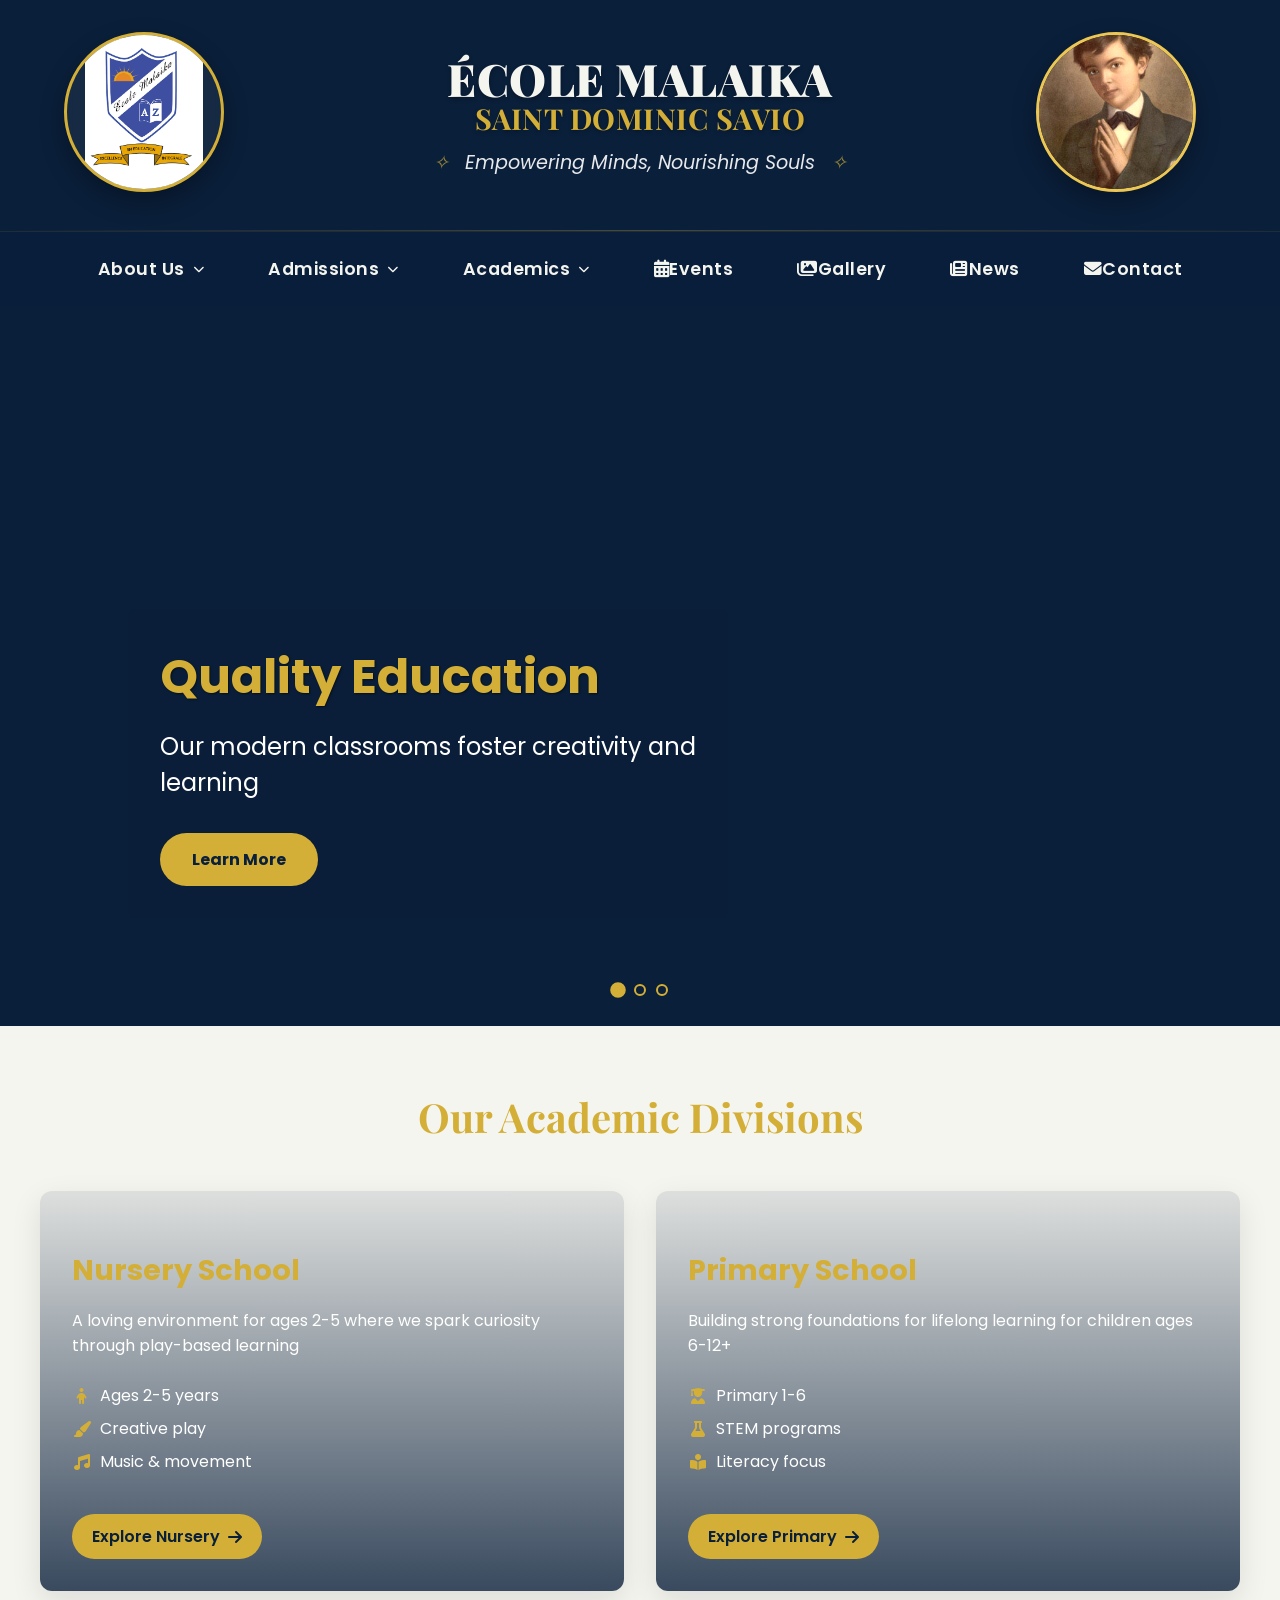
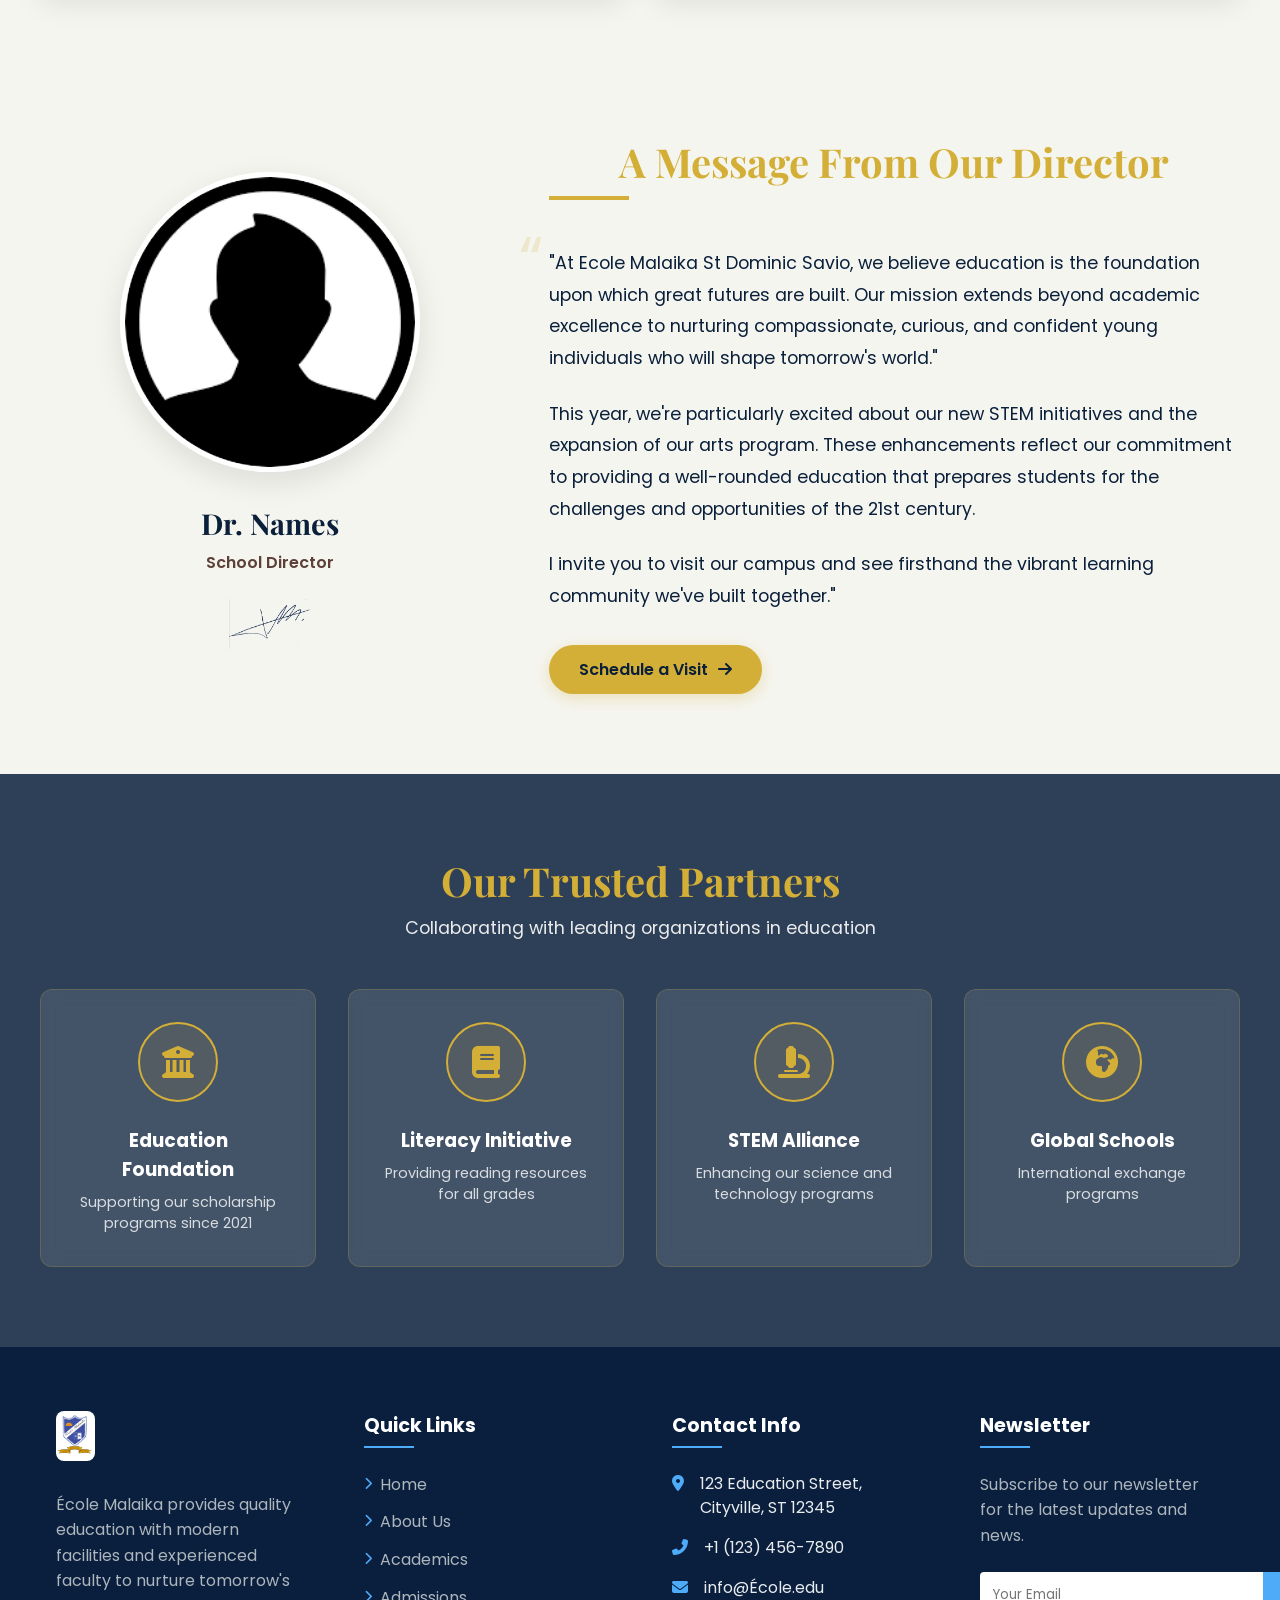
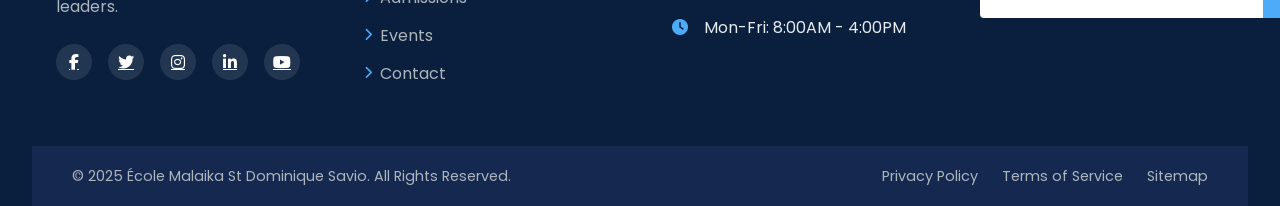
==== Index.html @ 672e1a95 "Add files via upload" ====
<!DOCTYPE html>
<html lang="en">
<head>
    <meta charset="UTF-8">
    <meta name="viewport" content="width=device-width, initial-scale=1.0">
    <title>Ecole Malaika Saint Dominic Savio | Excellence in Education</title>
    <link rel="stylesheet" href="https://cdnjs.cloudflare.com/ajax/libs/font-awesome/6.4.0/css/all.min.css">
    <link href="https://fonts.googleapis.com/css2?family=Playfair+Display:wght@700;900&family=Poppins:wght@400;600;700&display=swap" rel="stylesheet">


    <link rel="stylesheet" href="styles.css">

</head>
<body>
    <!-- World-Class Header -->
    <div class="header-container">
        <div class="top-banner">
            <div class="logo-container">
                <img src="Malaika LOGO.png" alt="Ecole Malaika Logo" class="school-logo">
            </div>
            
            <div class="school-info">
                <h1 class="school-name">ÉCOLE MALAIKA <span class="school-subtitle">SAINT DOMINIC SAVIO</span></h1>
                <p class="motto">Empowering Minds, Nourishing Souls</p>
            </div>
            
            <div class="dominique-container">
                <img src="DMlogo.jpg" alt="Saint Dominic Savio" class="dominique-image">
            </div>
        </div>
        
        <nav class="nav-container">
            <button class="mobile-menu-btn" id="mobileMenuBtn"><i class="fas fa-bars"></i> Menu</button>
            <ul class="nav-menu" id="navMenu">
                <li class="nav-item has-dropdown">
                    <a href="#">About Us</a>
                    <div class="dropdown">
                        <a href="Index.html"><i class="fas fa-door-open"></i> Welcome</a>
                        <a href="M_V.html"><i class="fas fa-bullseye"></i> Mission & Vision</a>
                        <a href="Why_Us.html"><i class="fas fa-star"></i> Why Us?</a>
                        <a href="#"><i class="fas fa-users"></i> Staff</a>
                        <a href="#"><i class="fas fa-pray"></i> Faith</a>
                        <a href="#"><i class="fas fa-landmark"></i> Our History</a>
                        <a href="#"><i class="fas fa-file-alt"></i> School Policies</a>
                    </div>
                </li>
                
                <li class="nav-item has-dropdown">
                    <a href="#">Admissions</a>
                    <div class="dropdown">
                        <a href="#"><i class="fas fa-question-circle"></i> Why Our School?</a>
                        <a href="#"><i class="fas fa-video"></i> Videos</a>
                        <a href="#"><i class="fas fa-map-marked-alt"></i> Virtual Tour</a>
                        <a href="#"><i class="fas fa-money-bill-wave"></i> Tuition</a>
                        <a href="#"><i class="fas fa-clipboard-list"></i> Admissions Process</a>
                        <a href="#"><i class="fas fa-quote-left"></i> Testimonials</a>
                    </div>
                </li>
                
                <li class="nav-item has-dropdown">
                    <a href="#">Academics</a>
                    <div class="dropdown mega-dropdown">
                        <div class="mega-column">
                            <h4><i class="fas fa-graduation-cap"></i> Programs</h4>
                            <a href="#"><i class="fas fa-book"></i> Curriculum</a>
                            <a href="#"><i class="fas fa-list-alt"></i> Guidelines</a>
                            <a href="#"><i class="fas fa-tools"></i> Resources</a>
                            <a href="#"><i class="fas fa-sun"></i> Summer Work</a>
                        </div>
                        
                        <div class="mega-column">
                            <h4><i class="fas fa-layer-group"></i> Grade Levels</h4>
                            <a href="#"><i class="fas fa-baby"></i> Nursery 1-2</a>
                            <a href="#"><i class="fas fa-user-graduate"></i> Primary 1-3</a>
                            <a href="#"><i class="fas fa-user-graduate"></i> Primary 4-6</a>
                        </div>
                        
                        <div class="mega-column">
                            <h4><i class="fas fa-star"></i> Specialties</h4>
                            <a href="#"><i class="fas fa-book-reader"></i> Library</a>
                            <a href="#"><i class="fas fa-palette"></i> Art</a>
                            <a href="#"><i class="fas fa-running"></i> Physical Education</a>
                            <a href="#"><i class="fas fa-music"></i> Music</a>
                        </div>
                    </div>
                </li>
                
                <li class="nav-item"><a href="#"><i class="fas fa-calendar-alt"></i> Events</a></li>
                <li class="nav-item"><a href="#"><i class="fas fa-images"></i> Gallery</a></li>
                <li class="nav-item"><a href="#"><i class="fas fa-newspaper"></i> News</a></li>
                <li class="nav-item"><a href="#"><i class="fas fa-envelope"></i> Contact</a></li>
            </ul>
        </nav>
    </div>







<!-- Slideshow Section with Performance Optimizations -->
<section class="hero-slideshow">
    <div class="slideshow-container">
        <!-- Slide 1 - Added loading="lazy" and placeholder -->
        <div class="slide active">
            <div class="slide-image" 
                 style="background-image: url('images/Burner.JPG');">
            </div>
            <div class="slide-content">
                <h2 class="slide-title animate__animated animate__fadeInDown">Quality Education</h2>
                <p class="slide-text animate__animated animate__fadeInUp">Our modern classrooms foster creativity and learning</p>
                <a href="#" class="slide-btn animate__animated animate__fadeInUp">Learn More</a>
            </div>
        </div>
        
        <!-- Slide 2 -->
        <div class="slide">
            <div class="slide-image" 
                 style="background-image: url('images/PXL_20230125_065159879.jpg');">
            </div>
            <div class="slide-content">
                <h2 class="slide-title animate__animated animate__fadeInDown">Sports Excellence</h2>
                <p class="slide-text animate__animated animate__fadeInUp">Developing champions on and off the field</p>
                <a href="#" class="slide-btn animate__animated animate__fadeInUp">Our Programs</a>
            </div>
        </div>
        
        <!-- Slide 3 -->
        <div class="slide">
            <div class="slide-image" 
                 style="background-image: url('images/QPhotos70914.JPG');">
            </div>
            <div class="slide-content">
                <h2 class="slide-title animate__animated animate__fadeInDown">World-Class Facilities</h2>
                <p class="slide-text animate__animated animate__fadeInUp">State-of-the-art learning environments</p>
                <a href="#" class="slide-btn animate__animated animate__fadeInUp">Take a Tour</a>
            </div>
        </div>
    </div>
    
    <div class="slide-nav">
        <button class="slide-nav-btn active" aria-label="Show slide 1"></button>
        <button class="slide-nav-btn" aria-label="Show slide 2"></button>
        <button class="slide-nav-btn" aria-label="Show slide 3"></button>
    </div>
</section>






<!-- School Divisions Section -->
<section class="school-divisions">
    <div class="section-header">
        <h2>Our Academic Divisions</h2>
    </div>

    <div class="divisions-container">
        <!-- Nursery Division -->
        <div class="division-card nursery-division">
            <div class="division-overlay"></div>
            <div class="division-content">
                <h3>Nursery School</h3>
                <p>A loving environment for ages 2-5 where we spark curiosity through play-based learning</p>
                <ul class="division-features">
                    <li><i class="fas fa-child"></i> Ages 2-5 years</li>
                    <li><i class="fas fa-paint-brush"></i> Creative play</li>
                    <li><i class="fas fa-music"></i> Music & movement</li>
                </ul>
                <a href="ExploreNursery.html" class="division-btn">Explore Nursery <i class="fas fa-arrow-right"></i></a>
            </div>
        </div>

        <!-- Primary Division -->
        <div class="division-card primary-division">
            <div class="division-overlay"></div>
            <div class="division-content">
                <h3>Primary School</h3>
                <p>Building strong foundations for lifelong learning for children ages 6-12+</p>
                <ul class="division-features">
                    <li><i class="fas fa-user-graduate"></i> Primary 1-6</li>
                    <li><i class="fas fa-flask"></i> STEM programs</li>
                    <li><i class="fas fa-book-reader"></i> Literacy focus</li>
                </ul>
                <a href="ExplorePrimary.html" class="division-btn">Explore Primary <i class="fas fa-arrow-right"></i></a>
            </div>
        </div>
    </div>

</section>









<!-- Director's Message Section -->
<section class="directors-message">
    <div class="message-container">
        <!-- Director's Photo -->
        <div class="director-photo">
            <div class="photo-frame">
                <img src="Pro.png" alt="School Director" loading="lazy">
            </div>
            <div class="director-title">
                <h3>Dr. Names</h3>
                <p>School Director</p>
                <div class="signature">
                    <img src="Narf_signature.png" alt="Signature" loading="lazy">
                </div>
            </div>
        </div>
        
        <!-- Director's Message -->
        <div class="message-content">
            <div class="section-header">
                <h2>A Message From Our Director</h2>
                <div class="gold-bar"></div>
            </div>
            
            <blockquote>
                <p>"At Ecole Malaika St Dominic Savio, we believe education is the foundation upon which great futures are built. Our mission extends beyond academic excellence to nurturing compassionate, curious, and confident young individuals who will shape tomorrow's world."</p>
                
                <p>This year, we're particularly excited about our new STEM initiatives and the expansion of our arts program. These enhancements reflect our commitment to providing a well-rounded education that prepares students for the challenges and opportunities of the 21st century.</p>
                
                <p>I invite you to visit our campus and see firsthand the vibrant learning community we've built together."</p>
            </blockquote>
            
            <a href="#" class="cta-button">
                Schedule a Visit
                <i class="fas fa-arrow-right"></i>
            </a>
        </div>
    </div>
</section>














<!-- Our Partners Section with Fixed Background -->
<section class="partners-section">
    <div class="partners-bg"></div> <!-- New fixed background element -->
    <div class="partners-overlay"></div>
    
    <div class="section-header">
        <h2>Our Trusted Partners</h2>
        <p class="section-subtitle">Collaborating with leading organizations in education</p>
    </div>

    <div class="partners-grid">
        <div class="partner-card">
            <div class="partner-logo">
                <i class="fas fa-university"></i>
            </div>
            <h3>Education Foundation</h3>
            <p>Supporting our scholarship programs since 2021</p>
        </div>

        <div class="partner-card">
            <div class="partner-logo">
                <i class="fas fa-book"></i>
            </div>
            <h3>Literacy Initiative</h3>
            <p>Providing reading resources for all grades</p>
        </div>

        <div class="partner-card">
            <div class="partner-logo">
                <i class="fas fa-microscope"></i>
            </div>
            <h3>STEM Alliance</h3>
            <p>Enhancing our science and technology programs</p>
        </div>

        <div class="partner-card">
            <div class="partner-logo">
                <i class="fas fa-globe-africa"></i>
            </div>
            <h3>Global Schools</h3>
            <p>International exchange programs</p>
        </div>
    </div>
</section>








<!-- ======= Footer ======= -->
<footer class="footer">
    <div class="footer-container">
        <!-- School Info Column -->
        <div class="footer-column">
            <div class="footer-logo">
                <img src="Malaika LOGO.png" alt="School Logo" style="border-radius: 8px;">
            </div>
            <p class="footer-description">
                École Malaika provides quality education with modern facilities and experienced faculty to nurture tomorrow's leaders.
            </p>
            <div class="social-links">
                <a href="#"><i class="fab fa-facebook-f"></i></a>
                <a href="#"><i class="fab fa-twitter"></i></a>
                <a href="#"><i class="fab fa-instagram"></i></a>
                <a href="#"><i class="fab fa-linkedin-in"></i></a>
                <a href="#"><i class="fab fa-youtube"></i></a>
            </div>
        </div>

        <!-- Quick Links Column -->
        <div class="footer-column">
            <h3 class="footer-title">Quick Links</h3>
            <ul class="footer-links">
                <li><a href="#"><i class="fas fa-chevron-right"></i> Home</a></li>
                <li><a href="#"><i class="fas fa-chevron-right"></i> About Us</a></li>
                <li><a href="#"><i class="fas fa-chevron-right"></i> Academics</a></li>
                <li><a href="#"><i class="fas fa-chevron-right"></i> Admissions</a></li>
                <li><a href="#"><i class="fas fa-chevron-right"></i> Events</a></li>
                <li><a href="#"><i class="fas fa-chevron-right"></i> Contact</a></li>
            </ul>
        </div>

        <!-- Contact Info Column -->
        <div class="footer-column">
            <h3 class="footer-title">Contact Info</h3>
            <ul class="footer-contact">
                <li>
                    <i class="fas fa-map-marker-alt"></i>
                    <span>123 Education Street, Cityville, ST 12345</span>
                </li>
                <li>
                    <i class="fas fa-phone-alt"></i>
                    <span>+1 (123) 456-7890</span>
                </li>
                <li>
                    <i class="fas fa-envelope"></i>
                    <span>info@École.edu</span>
                </li>
                <li>
                    <i class="fas fa-clock"></i>
                    <span>Mon-Fri: 8:00AM - 4:00PM</span>
                </li>
            </ul>
        </div>

        <!-- Newsletter Column -->
        <div class="footer-column">
            <h3 class="footer-title">Newsletter</h3>
            <p class="newsletter-text">Subscribe to our newsletter for the latest updates and news.</p>
            <form class="newsletter-form">
                <input type="email" placeholder="Your Email" required>
                <button type="submit"><i class="fas fa-paper-plane"></i></button>
            </form>
        </div>
    </div>

    <!-- Copyright Bar -->
    <div class="copyright-bar">
        <div class="copyright-container">
            <p>&copy; 2025 École Malaika St Dominique Savio. All Rights Reserved.</p>
            <div class="footer-legal">
                <a href="#">Privacy Policy</a>
                <a href="#">Terms of Service</a>
                <a href="#">Sitemap</a>
            </div>
        </div>
    </div>
</footer>


    <script>
        document.addEventListener('DOMContentLoaded', function() {
            const mobileBtn = document.getElementById('mobileMenuBtn');
            const navMenu = document.getElementById('navMenu');
            const navItems = document.querySelectorAll('.nav-item.has-dropdown');
            
            mobileBtn.addEventListener('click', function(e) {
                e.stopPropagation();
                navMenu.classList.toggle('active');
                this.innerHTML = navMenu.classList.contains('active') 
                    ? '<i class="fas fa-times"></i> Close' 
                    : '<i class="fas fa-bars"></i> Menu';
            });
            
            navItems.forEach(item => {
                const link = item.querySelector('a');
                link.addEventListener('click', function(e) {
                    if (window.innerWidth <= 992) {
                        e.preventDefault();
                        const wasActive = item.classList.contains('active');
                        document.querySelectorAll('.nav-item.has-dropdown').forEach(el => {
                            el.classList.remove('active');
                        });
                        if (!wasActive) item.classList.add('active');
                    }
                });
            });
            
            document.addEventListener('click', function(e) {
                if (!navMenu.contains(e.target) && !mobileBtn.contains(e.target)) {
                    navMenu.classList.remove('active');
                    mobileBtn.innerHTML = '<i class="fas fa-bars"></i> Menu';
                    navItems.forEach(item => item.classList.remove('active'));
                }
            });
            
            window.addEventListener('resize', function() {
                if (window.innerWidth > 992) {
                    navMenu.classList.remove('active');
                    mobileBtn.innerHTML = '<i class="fas fa-bars"></i> Menu';
                }
            });
        });
    </script>


<script src="scripts.js"></script>

</body>
</html>
---- styles.css ----
:root {
    --navy: #0A1F3A;       /* Deep navy blue */
    --chocolate: #5D4037;  /* Rich chocolate */
    --gold: #D4AF37;       /* Metallic gold */
    --cream: #F5F5F0;      /* Warm cream */
    --accent: #8D6E63;     /* Light chocolate accent */
}

* {
    margin: 0;
    padding: 0;
    box-sizing: border-box;
    list-style: none;
}

body {
    font-family: 'Poppins', sans-serif;
    background-color: white;
}

/* Premium Header Container */
.header-container {
    width: 100%;
    background: var(--navy);
    position: relative;
    box-shadow: 0 10px 30px rgba(0,0,0,0.2);
}

/* Elegant Top Banner */
.top-banner {
    display: flex;
    justify-content: space-between;
    align-items: center;
    padding: 2rem 4rem;
    position: relative;
    max-width: 1600px;
    margin: 0 auto;
}

.top-banner::before {
    content: "";
    position: absolute;
    bottom: 0;
    left: 0;
    width: 100%;
    height: 1px;
    background: linear-gradient(90deg, transparent, var(--gold), transparent);
    opacity: 0.3;
}

.logo-container {
    flex: 0 0 180px;
    position: relative;
    z-index: 2;
}

.school-logo {
    width: 160px;
    height: 160px;
    object-fit: contain;
    border-radius: 50%;
    border: 3px solid var(--gold);
    box-shadow: 0 10px 25px rgba(0,0,0,0.3);
    transition: transform 0.4s cubic-bezier(0.2, 0.8, 0.4, 1);
    background: rgba(255,255,255,0.05);
    backdrop-filter: blur(5px);
}

.school-logo:hover {
    transform: scale(1.05) rotate(-2deg);
}

.school-info {
    flex: 1;
    text-align: center;
    padding: 0 3rem;
    position: relative;
    z-index: 2;
}

.school-name {
    font-family: 'Playfair Display', serif;
    font-weight: 900;
    font-size: 2.8rem;
    color: var(--cream);
    line-height: 1.1;
    margin-bottom: 0.8rem;
    letter-spacing: 0.5px;
    text-shadow: 0 2px 4px rgba(0,0,0,0.3);
}

.school-subtitle {
    display: block;
    font-size: 1.8rem;
    color: var(--gold);
    font-weight: 700;
}

.motto {
    color: rgba(255,255,255,0.9);
    font-size: 1.2rem;
    font-style: italic;
    position: relative;
    display: inline-block;
    padding: 0 2rem;
}

.motto::before, .motto::after {
    content: "✧";
    position: absolute;
    top: 50%;
    transform: translateY(-50%);
    color: var(--gold);
    opacity: 0.7;
}

.motto::before { left: 0; }
.motto::after { right: 0; }

.dominique-container {
    flex: 0 0 180px;
    position: relative;
    z-index: 2;
}

.dominique-image {
    width: 160px;
    height: 160px;
    object-fit: cover;
    border-radius: 50%;
    border: 3px solid var(--gold);
    box-shadow: 0 10px 25px rgba(0,0,0,0.3);
    transition: transform 0.4s cubic-bezier(0.2, 0.8, 0.4, 1);
    filter: sepia(20%) brightness(110%);
}

.dominique-image:hover {
    transform: scale(1.05) rotate(2deg);
}

/* Luxury Navigation Bar */
.nav-container {
    background: rgba(10, 31, 58, 0.95);
    backdrop-filter: blur(8px);
    border-top: 1px solid rgba(212, 175, 55, 0.1);
    position: sticky;
    top: 0;
    z-index: 1000;
}

.nav-menu {
    display: flex;
    justify-content: center;
    max-width: 1400px;
    margin: 0 auto;
    padding: 0 2rem;
}

.nav-item {
    position: relative;
}

.nav-item::after {
    content: '';
    position: absolute;
    bottom: -10px;
    left: 0;
    width: 100%;
    height: 20px;
    background: transparent;
}

.nav-item > a {
    color: var(--cream);
    text-decoration: none;
    padding: 1.5rem 2rem;
    display: flex;
    align-items: center;
    font-weight: 600;
    transition: all 0.3s ease;
    position: relative;
    font-size: 1.1rem;
    letter-spacing: 0.5px;
}

.nav-item.has-dropdown > a::after {
    content: "\f078";
    font-family: "Font Awesome 6 Free";
    font-weight: 900;
    font-size: 0.7rem;
    margin-left: 8px;
    transition: transform 0.3s ease;
}

.nav-item.has-dropdown:hover > a::after {
    transform: rotate(180deg);
}

.nav-item > a:hover {
    color: var(--gold);
}

/* Premium Dropdown Menus */
.dropdown {
    position: absolute;
    top: 100%;
    left: 50%;
    transform: translateX(-50%);
    background: rgba(10, 31, 58, 0.98);
    width: 240px;
    opacity: 0;
    visibility: hidden;
    transition: all 0.3s ease;
    box-shadow: 0 15px 35px rgba(0,0,0,0.3);
    border-radius: 0 0 8px 8px;
    border-top: 2px solid var(--gold);
    padding: 1rem 0;
    z-index: 1001;
    pointer-events: none;
}

.nav-item:hover .dropdown {
    opacity: 1;
    visibility: visible;
    top: calc(100% + 5px);
    pointer-events: auto;
}

.mega-dropdown {
    width: 800px;
    display: flex;
    left: 50%;
    transform: translateX(-50%);
    padding: 1.5rem;
}

.mega-column {
    flex: 1;
    padding: 0 1rem;
}

.mega-column h4 {
    color: var(--gold);
    font-size: 1.1rem;
    margin-bottom: 1rem;
    padding-bottom: 0.5rem;
    border-bottom: 1px solid rgba(212, 175, 55, 0.3);
}

.dropdown a {
    color: rgba(255,255,255,0.9);
    padding: 0.8rem 2rem;
    display: block;
    transition: all 0.2s ease;
    position: relative;
    font-size: 0.95rem;
}

.dropdown a:hover {
    background: rgba(212, 175, 55, 0.1);
    color: var(--gold);
    padding-left: 2.5rem;
}

.dropdown a i {
    margin-right: 10px;
    width: 20px;
}

/* Mobile Menu */
.mobile-menu-btn {
    display: none;
    background: var(--navy);
    color: var(--gold);
    border: none;
    padding: 1.5rem;
    font-size: 1.2rem;
    width: 100%;
    text-align: center;
    cursor: pointer;
    border-bottom: 1px solid rgba(212, 175, 55, 0.2);
}

@media (max-width: 1200px) {
    .top-banner { padding: 2rem; }
    .school-name { font-size: 2.4rem; }
    .school-subtitle { font-size: 1.5rem; }
    .mega-dropdown { width: 700px; }
}

@media (max-width: 992px) {
    .top-banner {
        flex-direction: column;
        text-align: center;
        padding: 2rem 1.5rem;
    }
    
    .logo-container, .dominique-container { margin-bottom: 1.5rem; }
    .school-info { padding: 0; margin-bottom: 1.5rem; }
    
    .nav-menu {
        flex-direction: column;
        display: none;
        padding: 1rem;
    }

    .nav-menu.active { display: flex; }

    .dropdown, .mega-dropdown {
        position: static;
        width: 100%;
        transform: none;
        display: none;
        box-shadow: none;
        background: rgba(0,0,0,0.1);
        opacity: 1;
        visibility: visible;
    }

    .mega-dropdown { flex-direction: column; }

    .nav-item.has-dropdown > a::after {
        content: "\f078";
        position: absolute;
        right: 1.5rem;
    }

    .nav-item.active .dropdown { display: block; }
    .mobile-menu-btn { display: block; }
}

@media (max-width: 768px) {
    .school-name { font-size: 2rem; }
    .school-subtitle { font-size: 1.3rem; }
    .motto { font-size: 1rem; }
    .school-logo, .dominique-image { width: 120px; height: 120px; }
    .mega-dropdown { width: 100%; }
}








/* Slideshow Styles - Optimized */
.hero-slideshow {
    position: relative;
    width: 100%;
    height: 80vh;
    max-height: 800px;
    overflow: hidden;
    background: var(--navy); /* Fallback */
}

.slideshow-container {
    position: relative;
    width: 100%;
    height: 100%;
    isolation: isolate; /* Create new stacking context */
}

.slide {
    position: absolute;
    top: 0;
    left: 0;
    width: 100%;
    height: 100%;
    opacity: 0;
    transition: opacity 1.5s ease-in-out;
    will-change: opacity; /* Performance hint */
}

.slide.active {
    opacity: 1;
    z-index: 1;
}

.slide-image {
    position: absolute;
    width: 100%;
    height: 100%;
    background-size: cover;
    background-position: center;
    animation: zoomAnimation 20s linear infinite;
    transform: scale(1);
    will-change: transform; /* Performance hint */
    filter: brightness(0.8); /* Darken bg for better text contrast */
}

@keyframes zoomAnimation {
    0%, 100% { transform: scale(1); }
    50% { transform: scale(1.1); }
}

.slide-content {
    position: absolute;
    bottom: 15%;
    left: 10%;
    max-width: 600px;
    padding: 2rem;
    background: rgba(10, 31, 58, 0.2); /* Semi-transparent dark bg */
    backdrop-filter: blur(5px);
    border-radius: 8px;
    color: white;
    z-index: 2;
}

.slide-title {
    font-size: clamp(2rem, 4vw, 3rem);
    margin-bottom: 1rem;
    color: var(--gold);
    opacity: 0;
    animation-delay: 0.5s;
    text-shadow: 1px 1px 2px rgba(0,0,0,0.5);
}

.slide-text {
    font-size: clamp(1rem, 2vw, 1.5rem);
    margin-bottom: 2rem;
    opacity: 0;
    animation-delay: 1s;
    line-height: 1.5;
}

.slide-btn {
    display: inline-block;
    padding: 12px 30px;
    background: var(--gold);
    color: var(--navy);
    text-decoration: none;
    font-weight: bold;
    border-radius: 30px;
    transition: all 0.3s ease;
    opacity: 0;
    animation-delay: 1.5s;
    border: 2px solid transparent;
}

.slide-btn:hover {
    background: white;
    color: var(--navy);
    transform: translateY(-3px);
    box-shadow: 0 5px 15px rgba(0,0,0,0.3);
    border-color: var(--gold);
}

.slide-nav {
    position: absolute;
    bottom: 30px;
    left: 50%;
    transform: translateX(-50%);
    display: flex;
    gap: 10px;
    z-index: 3;
}

.slide-nav-btn {
    width: 12px;
    height: 12px;
    border-radius: 50%;
    border: 2px solid var(--gold);
    background: transparent;
    cursor: pointer;
    transition: all 0.3s ease;
    padding: 0;
}

.slide-nav-btn.active {
    background: var(--gold);
    transform: scale(1.3);
}

/* Animation Classes - Optimized */
.animate__animated {
    animation-fill-mode: both;
    will-change: transform, opacity;
}

.animate__fadeInDown {
    animation-name: fadeInDown;
    animation-duration: 1s;
}

.animate__fadeInUp {
    animation-name: fadeInUp;
    animation-duration: 1s;
}

@keyframes fadeInDown {
    from {
        opacity: 0;
        transform: translateY(-20px);
    }
    to {
        opacity: 1;
        transform: translateY(0);
    }
}

@keyframes fadeInUp {
    from {
        opacity: 0;
        transform: translateY(20px);
    }
    to {
        opacity: 1;
        transform: translateY(0);
    }
}

/* Reduced motion preference */
@media (prefers-reduced-motion: reduce) {
    .slide-image,
    .animate__animated {
        animation: none !important;
    }
    
    .slide {
        transition: none;
    }
}










    /* School Divisions Styles */
    .school-divisions {
        padding: 4rem 2rem;
        background: var(--cream);
    }

    .section-header {
        text-align: center;
        margin-bottom: 3rem;
    }

    .section-header h2 {
        font-family: 'Playfair Display', serif;
        color: var(--navy);
        font-size: 2.5rem;
        margin-bottom: 0.5rem;
    }

    .section-subtitle {
        color: var(--chocolate);
        font-size: 1.1rem;
        max-width: 600px;
        margin: 0 auto;
    }

    .divisions-container {
        display: grid;
        grid-template-columns: repeat(auto-fit, minmax(300px, 1fr));
        gap: 2rem;
        max-width: 1200px;
        margin: 0 auto;
    }

    .division-card {
        position: relative;
        height: 400px;
        border-radius: 12px;
        overflow: hidden;
        box-shadow: 0 10px 30px rgba(0,0,0,0.1);
        transition: transform 0.3s ease;
    }

    .division-card:hover {
        transform: translateY(-10px);
    }

    .nursery-division {
        background: url('images/n.JPG') center/cover no-repeat;
    }

    .primary-division {
        background: url('images/p.JPG') center/cover no-repeat;
    }

    .division-overlay {
        position: absolute;
        top: 0;
        left: 0;
        width: 100%;
        height: 100%;
        background: linear-gradient(to bottom, rgba(10,31,58,0.1) 0%, rgba(10,31,58,0.8) 100%);
    }

    .division-content {
        position: relative;
        z-index: 2;
        color: white;
        height: 100%;
        display: flex;
        flex-direction: column;
        justify-content: flex-end;
        padding: 2rem;
    }

    .division-content h3 {
        font-size: 1.8rem;
        margin-bottom: 1rem;
        color: var(--gold);
    }

    .division-content p {
        margin-bottom: 1.5rem;
        line-height: 1.6;
    }

    .division-features {
        margin-bottom: 2rem;
        list-style: none;
    }

    .division-features li {
        margin-bottom: 0.5rem;
        display: flex;
        align-items: center;
        gap: 8px;
    }

    .division-features i {
        color: var(--gold);
        width: 20px;
        text-align: center;
    }

    .division-btn {
        display: inline-flex;
        align-items: center;
        gap: 8px;
        padding: 10px 20px;
        background: var(--gold);
        color: var(--navy);
        text-decoration: none;
        border-radius: 30px;
        font-weight: 600;
        width: fit-content;
        transition: all 0.3s ease;
    }

    .division-btn:hover {
        background: white;
        transform: translateX(5px);
    }

    







    /* Director's Message Section */
    .directors-message {
        background: var(--cream);
        padding: 5rem 2rem;
        position: relative;
    }
    
    .message-container {
        max-width: 1200px;
        margin: 0 auto;
        display: grid;
        grid-template-columns: 1fr 1.5fr;
        gap: 3rem;
        align-items: center;
    }
    
    .director-photo {
        position: relative;
        display: flex;
        flex-direction: column;
        align-items: center;
    }
    
    .photo-frame {
        width: 300px;
        height: 300px;
        border-radius: 50%;
        overflow: hidden;
        border: 5px solid white;
        box-shadow: 0 10px 30px rgba(0,0,0,0.1);
        position: relative;
    }
    
    .photo-frame img {
        width: 100%;
        height: 100%;
        object-fit: cover;
        transition: transform 0.5s ease;
    }
    
    .photo-frame:hover img {
        transform: scale(1.05);
    }
    
    .director-title {
        text-align: center;
        margin-top: 2rem;
    }
    
    .director-title h3 {
        font-family: 'Playfair Display', serif;
        color: var(--navy);
        font-size: 1.8rem;
        margin-bottom: 0.5rem;
    }
    
    .director-title p {
        color: var(--chocolate);
        font-weight: 600;
        margin-bottom: 1.5rem;
    }
    
    .signature img {
        height: 50px;
        filter: brightness(0) saturate(100%) invert(18%) sepia(36%) saturate(938%) hue-rotate(183deg) brightness(91%) contrast(91%);
    }
    
    .message-content {
        position: relative;
    }
    
    .section-header {
        margin-bottom: 2rem;
    }
    
    .section-header h2 {
        font-family: 'Playfair Display', serif;
        color: var(--navy);
        font-size: 2.3rem;
        margin-bottom: 1rem;
    }
    
    .gold-bar {
        width: 80px;
        height: 4px;
        background: var(--gold);
        margin-bottom: 2rem;
    }
    
    blockquote {
        font-size: 1.1rem;
        line-height: 1.8;
        color: var(--navy);
        margin-bottom: 2rem;
        position: relative;
    }
    
    blockquote p {
        margin-bottom: 1.5rem;
    }
    
    blockquote p:first-child::before {
        content: open-quote;
        font-size: 4rem;
        color: rgba(212, 175, 55, 0.2);
        position: absolute;
        top: -20px;
        left: -30px;
        line-height: 1;
    }
    
    .cta-button {
        display: inline-flex;
        align-items: center;
        gap: 10px;
        padding: 12px 30px;
        background: var(--gold);
        color: var(--navy);
        text-decoration: none;
        font-weight: 600;
        border-radius: 30px;
        transition: all 0.3s ease;
        box-shadow: 0 4px 15px rgba(212, 175, 55, 0.3);
    }
    
    .cta-button:hover {
        background: var(--navy);
        color: var(--gold);
        transform: translateY(-3px);
        box-shadow: 0 6px 20px rgba(10, 31, 58, 0.3);
    }
    
    @media (max-width: 992px) {
        .message-container {
            grid-template-columns: 1fr;
            gap: 2rem;
        }
        
        .director-photo {
            margin-bottom: 2rem;
        }
        
        .photo-frame {
            width: 250px;
            height: 250px;
        }
    }
    
    @media (max-width: 576px) {
        .directors-message {
            padding: 3rem 1.5rem;
        }
        
        .section-header h2 {
            font-size: 2rem;
        }
    }












    /* Partners Section with Fixed Background */
    .partners-section {
        position: relative;
        padding: 5rem 2rem;
        overflow: hidden;
        color: white;
    }

    .partners-bg {
        position: fixed;
        top: 0;
        left: 0;
        width: 100%;
        height: 100%;
        background: url('images/pr.JPG') center/cover no-repeat;
        z-index: -2;
    }

    .partners-overlay {
        position: absolute;
        top: 0;
        left: 0;
        width: 100%;
        height: 100%;
        background: rgba(10, 31, 58, 0.85); /* Navy blue overlay */
        z-index: -1;
    }

    .section-header {
        text-align: center;
        margin-bottom: 3rem;
        position: relative;
        z-index: 1;
    }

    .section-header h2 {
        font-family: 'Playfair Display', serif;
        font-size: 2.5rem;
        margin-bottom: 0.5rem;
        color: var(--gold);
    }

    .section-subtitle {
        color: rgba(255,255,255,0.9);
        font-size: 1.1rem;
        max-width: 600px;
        margin: 0 auto;
    }

    .partners-grid {
        display: grid;
        grid-template-columns: repeat(auto-fit, minmax(250px, 1fr));
        gap: 2rem;
        max-width: 1200px;
        margin: 0 auto;
        position: relative;
        z-index: 1;
    }

    .partner-card {
        background: rgba(255, 255, 255, 0.1);
        backdrop-filter: blur(8px);
        border-radius: 12px;
        padding: 2rem;
        text-align: center;
        border: 1px solid rgba(212, 175, 55, 0.2);
        transition: all 0.3s ease;
    }

    .partner-card:hover {
        transform: translateY(-5px);
        background: rgba(255, 255, 255, 0.15);
        box-shadow: 0 10px 30px rgba(0,0,0,0.2);
    }

    .partner-logo {
        width: 80px;
        height: 80px;
        margin: 0 auto 1.5rem;
        background: rgba(212, 175, 55, 0.1);
        border-radius: 50%;
        display: flex;
        align-items: center;
        justify-content: center;
        font-size: 2rem;
        color: var(--gold);
        border: 2px solid var(--gold);
    }

    .partner-card h3 {
        color: white;
        margin-bottom: 0.5rem;
    }

    .partner-card p {
        color: rgba(255,255,255,0.8);
        font-size: 0.9rem;
    }

    @media (max-width: 768px) {
        .partners-section {
            padding: 4rem 1.5rem;
        }
        
        .partners-grid {
            grid-template-columns: 1fr;
        }
        
        .partners-bg {
            position: absolute;
            height: 100%;
        }
    }

















    /* ======= Footer Styles ======= */
    .footer {
        background-color: #0a1f3d;
        color: #e9ecef;
        padding: 4rem 2rem 0;
        font-family: 'Poppins', sans-serif;
    }

    .footer-container {
        max-width: 1200px;
        margin: 0 auto;
        display: grid;
        grid-template-columns: repeat(auto-fit, minmax(250px, 1fr));
        gap: 2rem;
        padding-bottom: 3rem;
    }

    .footer-column {
        padding: 0 1rem;
    }

    .footer-logo img {
        height: 50px;
        margin-bottom: 1.5rem;
    }

    .footer-description {
        color: #adb5bd;
        line-height: 1.6;
        margin-bottom: 1.5rem;
    }

    .social-links {
        display: flex;
        gap: 1rem;
    }

    .social-links a {
        display: flex;
        align-items: center;
        justify-content: center;
        width: 36px;
        height: 36px;
        background: rgba(255, 255, 255, 0.1);
        border-radius: 50%;
        color: white;
        transition: all 0.3s ease;
    }

    .social-links a:hover {
        background: #4dabf7;
        transform: translateY(-3px);
    }

    .footer-title {
        color: white;
        font-size: 1.2rem;
        margin-bottom: 1.5rem;
        position: relative;
        padding-bottom: 0.5rem;
    }

    .footer-title::after {
        content: '';
        position: absolute;
        left: 0;
        bottom: 0;
        width: 50px;
        height: 2px;
        background: #4dabf7;
    }

    .footer-links {
        list-style: none;
    }

    .footer-links li {
        margin-bottom: 0.8rem;
    }

    .footer-links a {
        color: #adb5bd;
        text-decoration: none;
        transition: all 0.3s ease;
        display: flex;
        align-items: center;
    }

    .footer-links a:hover {
        color: #4dabf7;
        padding-left: 5px;
    }

    .footer-links i {
        margin-right: 8px;
        font-size: 0.8rem;
        color: #4dabf7;
    }

    .footer-contact {
        list-style: none;
    }

    .footer-contact li {
        display: flex;
        align-items: flex-start;
        margin-bottom: 1rem;
        line-height: 1.5;
    }

    .footer-contact i {
        color: #4dabf7;
        margin-right: 1rem;
        margin-top: 3px;
    }

    .newsletter-text {
        color: #adb5bd;
        margin-bottom: 1.5rem;
        line-height: 1.6;
    }

    .newsletter-form {
        display: flex;
    }

    .newsletter-form input {
        flex: 1;
        padding: 0.8rem;
        border: none;
        border-radius: 4px 0 0 4px;
        font-family: 'Poppins', sans-serif;
    }

    .newsletter-form button {
        background: #4dabf7;
        color: white;
        border: none;
        padding: 0 1.2rem;
        border-radius: 0 4px 4px 0;
        cursor: pointer;
        transition: all 0.3s ease;
    }

    .newsletter-form button:hover {
        background: #3a8fd4;
    }

    .copyright-bar {
        background-color: #142850;
        padding: 1.2rem 0;
    }

    .copyright-container {
        max-width: 1200px;
        margin: 0 auto;
        display: flex;
        justify-content: space-between;
        align-items: center;
        flex-wrap: wrap;
        gap: 1rem;
        padding: 0 2rem;
    }

    .copyright-bar p {
        color: #adb5bd;
        font-size: 0.9rem;
    }

    .footer-legal {
        display: flex;
        gap: 1.5rem;
    }

    .footer-legal a {
        color: #adb5bd;
        text-decoration: none;
        font-size: 0.9rem;
        transition: all 0.3s ease;
    }

    .footer-legal a:hover {
        color: #4dabf7;
    }

    @media (max-width: 768px) {
        .footer-container {
            grid-template-columns: 1fr;
            gap: 2.5rem;
        }
        
        .copyright-container {
            flex-direction: column;
            text-align: center;
        }
        
        .footer-legal {
            margin-top: 0.5rem;
        }
    }
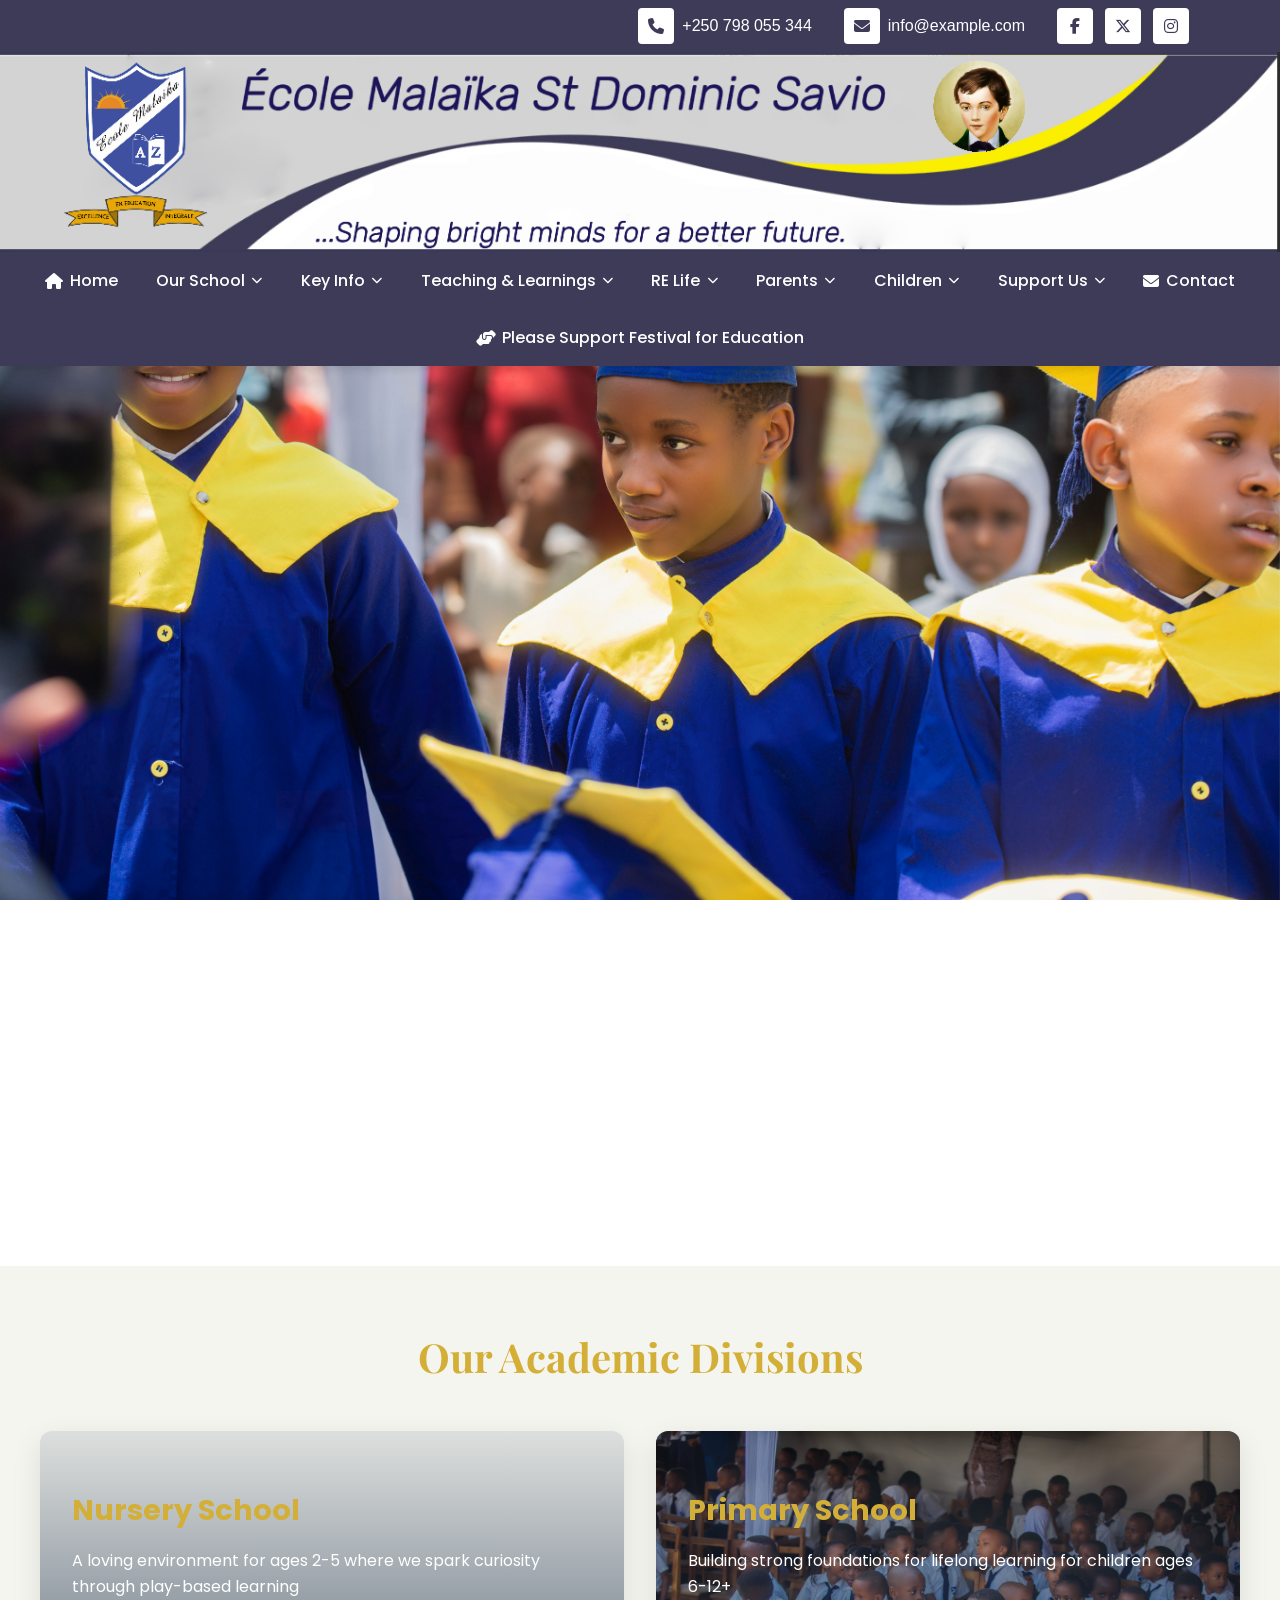
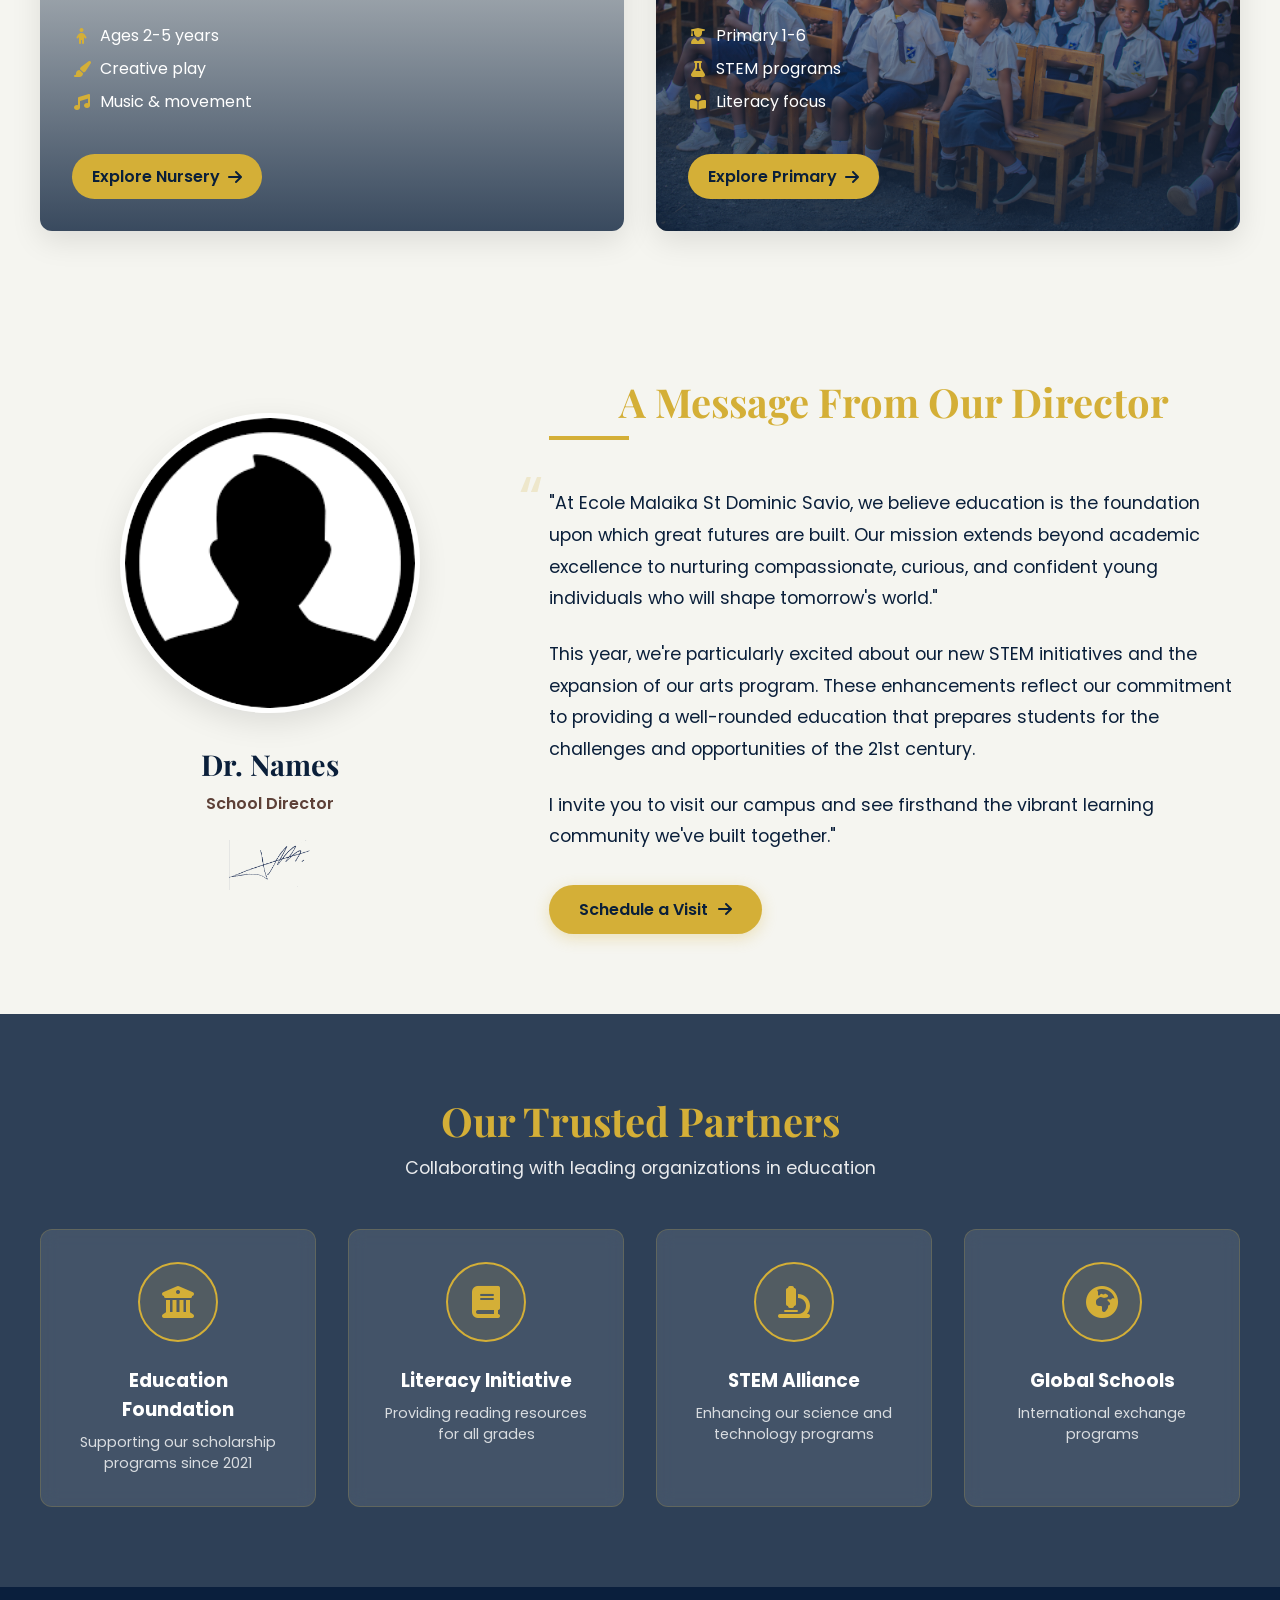
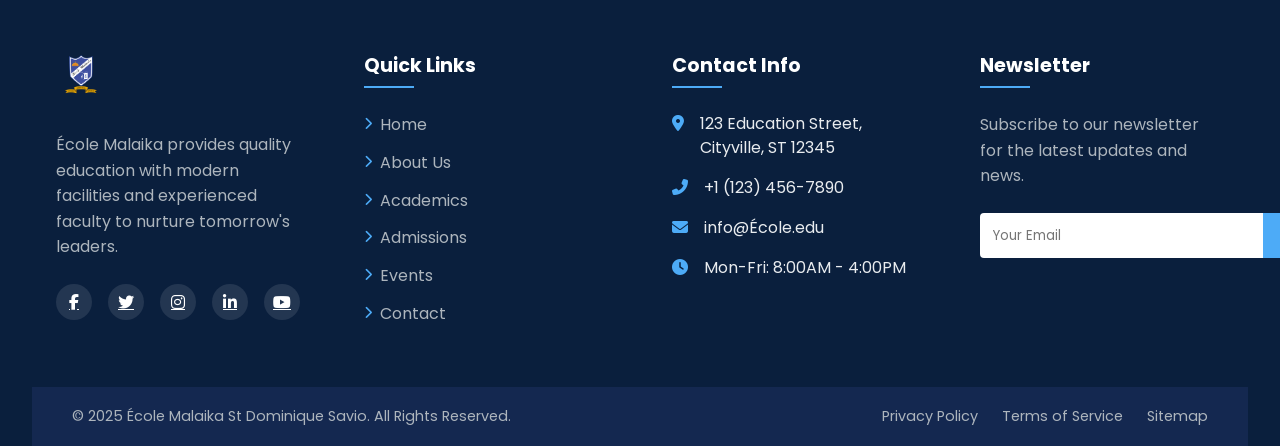
==== commit fc3d89fe: "Add files via upload" ====
--- a/Index.html
+++ b/Index.html
@@ -5,6 +5,13 @@
     <meta name="viewport" content="width=device-width, initial-scale=1.0">
     <title>Ecole Malaika Saint Dominic Savio | Excellence in Education</title>
     <link rel="stylesheet" href="https://cdnjs.cloudflare.com/ajax/libs/font-awesome/6.4.0/css/all.min.css">
+    
+  <link rel="stylesheet" href="https://cdnjs.cloudflare.com/ajax/libs/font-awesome/6.5.0/css/all.min.css">
+  
+  
+    <!-- Google Fonts -->
+    <link href="https://fonts.googleapis.com/css2?family=Montserrat:wght@400;600&family=Playfair+Display:wght@700&display=swap" rel="stylesheet">
+
     <link href="https://fonts.googleapis.com/css2?family=Playfair+Display:wght@700;900&family=Poppins:wght@400;600;700&display=swap" rel="stylesheet">
 
 
@@ -12,139 +19,173 @@
 
 </head>
 <body>
-    <!-- World-Class Header -->
-    <div class="header-container">
-        <div class="top-banner">
-            <div class="logo-container">
-                <img src="Malaika LOGO.png" alt="Ecole Malaika Logo" class="school-logo">
-            </div>
-            
-            <div class="school-info">
-                <h1 class="school-name">ÉCOLE MALAIKA <span class="school-subtitle">SAINT DOMINIC SAVIO</span></h1>
-                <p class="motto">Empowering Minds, Nourishing Souls</p>
-            </div>
-            
-            <div class="dominique-container">
-                <img src="DMlogo.jpg" alt="Saint Dominic Savio" class="dominique-image">
-            </div>
-        </div>
-        
-        <nav class="nav-container">
-            <button class="mobile-menu-btn" id="mobileMenuBtn"><i class="fas fa-bars"></i> Menu</button>
-            <ul class="nav-menu" id="navMenu">
-                <li class="nav-item has-dropdown">
-                    <a href="#">About Us</a>
-                    <div class="dropdown">
-                        <a href="Index.html"><i class="fas fa-door-open"></i> Welcome</a>
-                        <a href="M_V.html"><i class="fas fa-bullseye"></i> Mission & Vision</a>
-                        <a href="Why_Us.html"><i class="fas fa-star"></i> Why Us?</a>
-                        <a href="#"><i class="fas fa-users"></i> Staff</a>
-                        <a href="#"><i class="fas fa-pray"></i> Faith</a>
-                        <a href="#"><i class="fas fa-landmark"></i> Our History</a>
-                        <a href="#"><i class="fas fa-file-alt"></i> School Policies</a>
-                    </div>
-                </li>
-                
-                <li class="nav-item has-dropdown">
-                    <a href="#">Admissions</a>
-                    <div class="dropdown">
-                        <a href="#"><i class="fas fa-question-circle"></i> Why Our School?</a>
-                        <a href="#"><i class="fas fa-video"></i> Videos</a>
-                        <a href="#"><i class="fas fa-map-marked-alt"></i> Virtual Tour</a>
-                        <a href="#"><i class="fas fa-money-bill-wave"></i> Tuition</a>
-                        <a href="#"><i class="fas fa-clipboard-list"></i> Admissions Process</a>
-                        <a href="#"><i class="fas fa-quote-left"></i> Testimonials</a>
-                    </div>
-                </li>
-                
-                <li class="nav-item has-dropdown">
-                    <a href="#">Academics</a>
-                    <div class="dropdown mega-dropdown">
-                        <div class="mega-column">
-                            <h4><i class="fas fa-graduation-cap"></i> Programs</h4>
-                            <a href="#"><i class="fas fa-book"></i> Curriculum</a>
-                            <a href="#"><i class="fas fa-list-alt"></i> Guidelines</a>
-                            <a href="#"><i class="fas fa-tools"></i> Resources</a>
-                            <a href="#"><i class="fas fa-sun"></i> Summer Work</a>
-                        </div>
-                        
-                        <div class="mega-column">
-                            <h4><i class="fas fa-layer-group"></i> Grade Levels</h4>
-                            <a href="#"><i class="fas fa-baby"></i> Nursery 1-2</a>
-                            <a href="#"><i class="fas fa-user-graduate"></i> Primary 1-3</a>
-                            <a href="#"><i class="fas fa-user-graduate"></i> Primary 4-6</a>
-                        </div>
-                        
-                        <div class="mega-column">
-                            <h4><i class="fas fa-star"></i> Specialties</h4>
-                            <a href="#"><i class="fas fa-book-reader"></i> Library</a>
-                            <a href="#"><i class="fas fa-palette"></i> Art</a>
-                            <a href="#"><i class="fas fa-running"></i> Physical Education</a>
-                            <a href="#"><i class="fas fa-music"></i> Music</a>
-                        </div>
-                    </div>
-                </li>
-                
-                <li class="nav-item"><a href="#"><i class="fas fa-calendar-alt"></i> Events</a></li>
-                <li class="nav-item"><a href="#"><i class="fas fa-images"></i> Gallery</a></li>
-                <li class="nav-item"><a href="#"><i class="fas fa-newspaper"></i> News</a></li>
-                <li class="nav-item"><a href="#"><i class="fas fa-envelope"></i> Contact</a></li>
-            </ul>
-        </nav>
-    </div>
-
-
-
-
-
-
-
-<!-- Slideshow Section with Performance Optimizations -->
-<section class="hero-slideshow">
-    <div class="slideshow-container">
-        <!-- Slide 1 - Added loading="lazy" and placeholder -->
-        <div class="slide active">
-            <div class="slide-image" 
-                 style="background-image: url('images/Burner.JPG');">
-            </div>
-            <div class="slide-content">
-                <h2 class="slide-title animate__animated animate__fadeInDown">Quality Education</h2>
-                <p class="slide-text animate__animated animate__fadeInUp">Our modern classrooms foster creativity and learning</p>
-                <a href="#" class="slide-btn animate__animated animate__fadeInUp">Learn More</a>
-            </div>
-        </div>
-        
-        <!-- Slide 2 -->
-        <div class="slide">
-            <div class="slide-image" 
-                 style="background-image: url('images/PXL_20230125_065159879.jpg');">
-            </div>
-            <div class="slide-content">
-                <h2 class="slide-title animate__animated animate__fadeInDown">Sports Excellence</h2>
-                <p class="slide-text animate__animated animate__fadeInUp">Developing champions on and off the field</p>
-                <a href="#" class="slide-btn animate__animated animate__fadeInUp">Our Programs</a>
-            </div>
-        </div>
-        
-        <!-- Slide 3 -->
-        <div class="slide">
-            <div class="slide-image" 
-                 style="background-image: url('images/QPhotos70914.JPG');">
-            </div>
-            <div class="slide-content">
-                <h2 class="slide-title animate__animated animate__fadeInDown">World-Class Facilities</h2>
-                <p class="slide-text animate__animated animate__fadeInUp">State-of-the-art learning environments</p>
-                <a href="#" class="slide-btn animate__animated animate__fadeInUp">Take a Tour</a>
-            </div>
-        </div>
-    </div>
-    
-    <div class="slide-nav">
-        <button class="slide-nav-btn active" aria-label="Show slide 1"></button>
-        <button class="slide-nav-btn" aria-label="Show slide 2"></button>
-        <button class="slide-nav-btn" aria-label="Show slide 3"></button>
-    </div>
-</section>
+
+
+
+<!-- Top Bar with Right-Aligned Icons -->
+<div style="background-color:#3e3b58; padding: 8px 16px; display: flex; justify-content: flex-end; align-items: center; gap: 32px; flex-wrap: wrap; font-family: sans-serif; font-size: 14px;">
+
+  <!-- Phone -->
+  <div style="display: flex; align-items: center; gap: 8px;">
+    <div style="width: 36px; height: 36px; background-color: white; display: flex; align-items: center; justify-content: center; border-radius: 4px;">
+      <i class="fas fa-phone" style="color: #3e3b58; font-size: 16px;"></i>
+    </div>
+    <span style="color: white; font-size: 16px;">+250 798 055 344</span>
+  </div>
+
+  <!-- Email -->
+  <div style="display: flex; align-items: center; gap: 8px;">
+    <div style="width: 36px; height: 36px; background-color: white; display: flex; align-items: center; justify-content: center; border-radius: 4px;">
+      <i class="fas fa-envelope" style="color: #3e3b58; font-size: 16px;"></i>
+    </div>
+    <span style="color: white; font-size: 16px;">info@example.com</span>
+  </div>
+
+  <!-- Social Icons -->
+  <div style="display: flex; align-items: center; gap: 12px;">
+    <div style="width: 36px; height: 36px; background-color: white; display: flex; align-items: center; justify-content: center; border-radius: 4px;">
+      <i class="fab fa-facebook-f" style="color: #3e3b58; font-size: 16px;"></i>
+    </div>
+    <div style="width: 36px; height: 36px; background-color: white; display: flex; align-items: center; justify-content: center; border-radius: 4px;">
+      <i class="fab fa-x-twitter" style="color: #3e3b58; font-size: 16px;"></i>
+    </div>
+    <div style="width: 36px; height: 36px; background-color: white; display: flex; align-items: center; justify-content: center; border-radius: 4px; margin-right: 75px;">
+      <i class="fab fa-instagram" style="color: #3e3b58; font-size: 16px;"></i>
+    </div>
+  </div>
+
+</div>
+
+
+<!-- Fully Responsive Banner -->
+<div style="width: 100%; max-height: 220px; overflow: hidden;">
+  <img 
+    src="NBZ.png" 
+    alt="Website Banner" 
+    style="width: 100%; height: auto; display: block; object-fit: cover;" 
+  />
+</div>
+
+ 
+<div class="nav-container">
+    <button class="mobile-menu-btn" id="mobileMenuBtn"><i class="fas fa-bars"></i> Menu</button>
+    <ul class="nav-menu" id="navMenu">
+      <li class="nav-item"><a href="Index.html"><i class="fas fa-home"></i> Home</a></li>
+  
+  
+      <li class="nav-item has-dropdown">
+        <a href="#">Our School <i class="fas fa-chevron-down dropdown-icon"></i></a>
+        <div class="dropdown">
+          <a href="academisation.html"><i class="fas fa-comments"></i> Academisation Consultation</a>
+          <a href="inspection.html"><i class="fas fa-clipboard-check"></i> School Inspection & Performance Reports</a>
+          <a href="visitor.html"><i class="fas fa-map"></i> Visitor Info</a>
+          <a href="MV.html"><i class="fas fa-bullseye"></i> Vision & Mission</a>
+          <a href="Let.html"><i class="fas fa-door-open"></i> Let Our School</a>
+          <a href="#"><i class="fas fa-envelope-open"></i> Staff Emails Login</a>
+          <a href="#"><i class="fas fa-university"></i> Modern Britain</a>
+          <a href="#"><i class="fas fa-users"></i> Staff</a>
+          <a href="#"><i class="fas fa-briefcase"></i> Vacancies</a>
+        </div>
+      </li>
+  
+      <li class="nav-item has-dropdown">
+        <a href="#">Key Info <i class="fas fa-chevron-down dropdown-icon"></i></a>
+        <div class="dropdown">
+          <a href="#"><i class="fas fa-sign-in-alt"></i> Admissions</a>
+          <a href="#"><i class="fas fa-file-alt"></i> School Policies</a>
+          <a href="#"><i class="fas fa-hand-holding-usd"></i> Catchup Funding</a>
+          <a href="#"><i class="fas fa-coins"></i> Pupil Premium</a>
+          <a href="#"><i class="fas fa-running"></i> Sports Premium</a>
+          <a href="#"><i class="fas fa-balance-scale"></i> Equality Statement</a>
+          <a href="#"><i class="fas fa-piggy-bank"></i> Financial Info</a>
+          <a href="#"><i class="fas fa-lock"></i> GDPR</a>
+        </div>
+      </li>
+  
+      <li class="nav-item has-dropdown">
+        <a href="#">Teaching & Learnings <i class="fas fa-chevron-down dropdown-icon"></i></a>
+        <div class="dropdown">
+          <a href="#"><i class="fas fa-book"></i> Curriculum</a>
+          <a href="#"><i class="fas fa-clipboard-list"></i> Assessment</a>
+          <a href="#"><i class="fas fa-clock"></i> School Day</a>
+          <a href="#"><i class="fas fa-chalkboard-teacher"></i> Class Pages</a>
+          <a href="#"><i class="fas fa-heart"></i> SEN</a>
+          <a href="#"><i class="fas fa-star"></i> Clubs</a>
+          <a href="#"><i class="fas fa-smile-beam"></i> Wellbeing</a>
+        </div>
+      </li>
+  
+      <li class="nav-item has-dropdown">
+        <a href="#">RE Life <i class="fas fa-chevron-down dropdown-icon"></i></a>
+        <div class="dropdown">
+          <a href="#">Whole School RE Provision Map</a>
+          <a href="#">Catholic Life & Mission</a>
+          <a href="#">Religious Education</a>
+          <a href="#">Collective Worship</a>
+          <a href="#">Self Reflection - Evaluation</a>
+          <a href="#">Parental Engagement</a>
+          <a href="#">Worship Diary</a>
+        </div>
+      </li>
+  
+      <li class="nav-item has-dropdown">
+        <a href="#">Parents <i class="fas fa-chevron-down dropdown-icon"></i></a>
+        <div class="dropdown">
+          <a href="#">School Prospectus</a>
+          <a href="#">Term Dates 2024/2025</a>
+          <a href="#">Newsletters</a>
+          <a href="#">Dinner Menu</a>
+          <a href="#">Free School Meals (FSM)</a>
+          <a href="#">School Uniform</a>
+          <a href="#">Forms & Links</a>
+          <a href="#">Communication</a>
+          <a href="#">Parent Code of Conduct</a>
+          <a href="#">Online Safety</a>
+          <a href="#">Help Your Child</a>
+          <a href="#">PFA 2024-25</a>
+          <a href="#">Parents Workshops</a>
+        </div>
+      </li>
+  
+      <li class="nav-item has-dropdown">
+        <a href="#">Children <i class="fas fa-chevron-down dropdown-icon"></i></a>
+        <div class="dropdown">
+          <a href="#">School Council</a>
+          <a href="#">Curriculum Events</a>
+        </div>
+      </li>
+  
+      <li class="nav-item has-dropdown">
+        <a href="#">Support Us <i class="fas fa-chevron-down dropdown-icon"></i></a>
+        <div class="dropdown">
+          <a href="#">Alumni</a>
+          <a href="#">Cardinals Care Campaign</a>
+          <a href="#">Fundraising</a>
+          <a href="#">Gala</a>
+          <a href="#">Jog A Thon</a>
+          <a href="#">PTO Events</a>
+        </div>
+      </li>
+  
+      <li class="nav-item"><a href="#"><i class="fas fa-envelope"></i> Contact</a></li>
+      <li class="nav-item"><a href="#"><i class="fas fa-hands-helping"></i> Please Support Festival for Education</a></li>
+    </ul>
+  </div>
+  
+
+
+
+
+
+<!-- Clean Hero Video Background -->
+<section class="hero-video">
+    <video autoplay muted loop playsinline class="background-video">
+      <source src="Mustard Seed Preschool - Promo.mp4" type="video/mp4">
+      Your browser does not support the video tag.
+    </video>
+  </section>
+  
+
 
 
 
@@ -310,7 +351,7 @@
         <!-- School Info Column -->
         <div class="footer-column">
             <div class="footer-logo">
-                <img src="Malaika LOGO.png" alt="School Logo" style="border-radius: 8px;">
+                <img src="Logo.png" alt="School Logo" style="border-radius: 8px;">
             </div>
             <p class="footer-description">
                 École Malaika provides quality education with modern facilities and experienced faculty to nurture tomorrow's leaders.
@@ -385,53 +426,31 @@
 </footer>
 
 
-    <script>
-        document.addEventListener('DOMContentLoaded', function() {
-            const mobileBtn = document.getElementById('mobileMenuBtn');
-            const navMenu = document.getElementById('navMenu');
-            const navItems = document.querySelectorAll('.nav-item.has-dropdown');
-            
-            mobileBtn.addEventListener('click', function(e) {
-                e.stopPropagation();
-                navMenu.classList.toggle('active');
-                this.innerHTML = navMenu.classList.contains('active') 
-                    ? '<i class="fas fa-times"></i> Close' 
-                    : '<i class="fas fa-bars"></i> Menu';
-            });
-            
-            navItems.forEach(item => {
-                const link = item.querySelector('a');
-                link.addEventListener('click', function(e) {
-                    if (window.innerWidth <= 992) {
-                        e.preventDefault();
-                        const wasActive = item.classList.contains('active');
-                        document.querySelectorAll('.nav-item.has-dropdown').forEach(el => {
-                            el.classList.remove('active');
-                        });
-                        if (!wasActive) item.classList.add('active');
-                    }
-                });
-            });
-            
-            document.addEventListener('click', function(e) {
-                if (!navMenu.contains(e.target) && !mobileBtn.contains(e.target)) {
-                    navMenu.classList.remove('active');
-                    mobileBtn.innerHTML = '<i class="fas fa-bars"></i> Menu';
-                    navItems.forEach(item => item.classList.remove('active'));
-                }
-            });
-            
-            window.addEventListener('resize', function() {
-                if (window.innerWidth > 992) {
-                    navMenu.classList.remove('active');
-                    mobileBtn.innerHTML = '<i class="fas fa-bars"></i> Menu';
-                }
-            });
+<script>
+    document.addEventListener("DOMContentLoaded", function () {
+      const mobileMenuBtn = document.getElementById("mobileMenuBtn");
+      const navMenu = document.getElementById("navMenu");
+    
+      mobileMenuBtn.addEventListener("click", () => {
+        navMenu.classList.toggle("show");
+      });
+    
+      const dropdownToggles = document.querySelectorAll(".nav-item.has-dropdown > a");
+    
+      dropdownToggles.forEach(toggle => {
+        toggle.addEventListener("click", function (e) {
+          if (window.innerWidth < 992) {
+            e.preventDefault();
+            const parent = this.parentElement;
+            parent.classList.toggle("active");
+          }
         });
+      });
+    });
     </script>
-
-
-<script src="scripts.js"></script>
+    
+    
+    <script src="scripts.js"></script>
 
 </body>
 </html>
--- a/styles.css
+++ b/styles.css
@@ -20,517 +20,366 @@
     background-color: white;
 }
 
-/* Premium Header Container */
-.header-container {
-    width: 100%;
-    background: var(--navy);
+.artistic-banner {
     position: relative;
-    box-shadow: 0 10px 30px rgba(0,0,0,0.2);
-}
-
-/* Elegant Top Banner */
-.top-banner {
+    background: linear-gradient(145deg, #ffffff 50%, #f3f7fc);
+    padding: 4rem 2rem 6rem;
+    overflow: hidden;
+    box-shadow: 0 10px 30px rgba(0, 0, 0, 0.1);
+  }
+  
+  .banner-content {
     display: flex;
+    align-items: center;
     justify-content: space-between;
-    align-items: center;
-    padding: 2rem 4rem;
+    flex-wrap: wrap;
     position: relative;
-    max-width: 1600px;
+    z-index: 2;
+    gap: 2.5rem;
+  }
+  
+  /* School Logo */
+  .left-logo .logo-img {
+    height: 150px;
+    object-fit: contain;
+    filter: drop-shadow(0 5px 15px rgba(0, 0, 0, 0.2));
+  }
+  
+  /* Student Circular Image */
+  .right-photo .student-circle {
+    width: 150px;
+    height: 150px;
+    border-radius: 50%;
+    border: 6px solid #D4AF37;
+    box-shadow: 0 8px 20px rgba(0, 0, 0, 0.3);
+    object-fit: cover;
+  }
+  
+  /* Center Text */
+  .center-text {
+    flex: 1;
+    text-align: center;
+    padding: 0 1rem;
+  }
+  
+  .center-text h1 {
+    font-family: 'Playfair Display', serif;
+    font-size: 2.8rem;
+    font-weight: 800;
+    color: #1a4b88;
+    margin-bottom: 0.75rem;
+    text-shadow: 1px 1px 6px rgba(0, 0, 0, 0.05);
+  }
+  
+  .center-text p {
+    font-family: 'Open Sans', sans-serif;
+    font-size: 1.2rem;
+    font-style: italic;
+    color: #555;
+    max-width: 600px;
     margin: 0 auto;
-}
-
-.top-banner::before {
+    opacity: 0.95;
+  }
+  
+  /* Artistic Background Layer */
+  .decor-layer {
+    position: absolute;
+    inset: 0;
+    z-index: 1;
+    background: radial-gradient(ellipse at top left, rgba(26, 75, 136, 0.3), transparent 70%),
+                radial-gradient(ellipse at bottom right, rgba(212, 175, 55, 0.3), transparent 70%),
+                linear-gradient(to bottom right, transparent, rgba(255, 255, 255, 0.3));
+    mask-image: radial-gradient(circle at 50% 50%, white 60%, transparent 100%);
+  }
+  
+  /* Artistic Lines using Pseudo Elements */
+  .artistic-banner::before,
+  .artistic-banner::after {
     content: "";
     position: absolute;
-    bottom: 0;
+    border-radius: 50%;
+    z-index: 0;
+  }
+  
+  .artistic-banner::before {
+    width: 600px;
+    height: 600px;
+    background: radial-gradient(circle, rgba(26, 75, 136, 0.2), transparent);
+    bottom: -200px;
+    left: -150px;
+    transform: rotate(20deg);
+  }
+  
+  .artistic-banner::after {
+    width: 500px;
+    height: 500px;
+    background: radial-gradient(circle, rgba(212, 175, 55, 0.2), transparent);
+    top: -150px;
+    right: -100px;
+    transform: rotate(-15deg);
+  }
+
+
+  /* Core styles from earlier remain... */
+
+@media (max-width: 1024px) {
+    .center-text h1 {
+      font-size: 2.2rem;
+    }
+  
+    .center-text p {
+      font-size: 1.05rem;
+      padding: 0 1rem;
+    }
+  
+    .left-logo .logo-img,
+    .right-photo .student-circle {
+      height: 120px;
+      width: 120px;
+    }
+  }
+  
+  @media (max-width: 768px) {
+    .banner-content {
+      flex-direction: column;
+      align-items: center;
+      gap: 1.8rem;
+      text-align: center;
+    }
+  
+    .left-logo,
+    .right-photo {
+      order: 1;
+    }
+  
+    .center-text {
+      order: 2;
+      padding: 0 1rem;
+    }
+  
+    .center-text h1 {
+      font-size: 1.8rem;
+    }
+  
+    .center-text p {
+      font-size: 1rem;
+    }
+  
+    .left-logo .logo-img,
+    .right-photo .student-circle {
+      height: 100px;
+      width: 100px;
+    }
+  }
+  
+  @media (max-width: 480px) {
+    .center-text h1 {
+      font-size: 1.5rem;
+      line-height: 1.4;
+    }
+  
+    .center-text p {
+      font-size: 0.95rem;
+      line-height: 1.6;
+    }
+  
+    .artistic-banner {
+      padding: 2.5rem 1rem 4rem;
+      border-radius: 0 0 60px 60px;
+    }
+  
+    .left-logo .logo-img,
+    .right-photo .student-circle {
+      height: 85px;
+      width: 85px;
+    }
+  }
+  
+    
+
+
+@import url('https://fonts.googleapis.com/css2?family=Roboto:wght@400;500;700&display=swap');
+
+.nav-container {
+    background-color: #3e3b58;
+    color: white;
+    position: relative;
+    z-index: 1000;
+    box-shadow: 0 4px 8px rgba(0,0,0,0.1);
+  }
+
+  .nav-menu {
+    display: flex;
+    flex-wrap: wrap;
+    justify-content: center;
+    list-style: none;
+    padding: 0;
+    margin: 0;
+  }
+
+  .nav-item {
+    position: relative;
+  }
+
+  .nav-item > a {
+    display: flex;
+    align-items: center;
+    gap: 0.4rem;
+    padding: 1rem 1.2rem;
+    text-decoration: none;
+    color: white;
+    font-weight: 500;
+    transition: background 0.3s ease;
+  }
+
+  .nav-item > a:hover {
+    background-color: #457b9d;
+    border-radius: 4px;
+  }
+
+  .nav-item.has-dropdown > a .dropdown-icon {
+    font-size: 0.7rem;
+    transition: transform 0.3s ease;
+  }
+
+  .nav-item.has-dropdown.active > a .dropdown-icon {
+    transform: rotate(180deg);
+  }
+
+  .has-dropdown .dropdown {
+    display: none;
+    position: absolute;
+    background-color: #1d3557;
+    top: 100%;
+    left: 0;
+    min-width: 250px;
+    box-shadow: 0 8px 16px rgba(0,0,0,0.2);
+    padding: 0.5rem 0;
+    z-index: 999;
+    flex-direction: column;
+  }
+
+  .has-dropdown:hover .dropdown {
+    display: flex;
+  }
+
+  .dropdown a {
+    padding: 0.75rem 1.2rem;
+    color: white;
+    display: flex;
+    align-items: center;
+    gap: 0.5rem;
+    text-decoration: none;
+    transition: background 0.3s ease;
+  }
+
+  .dropdown a:hover {
+    background-color: #457b9d;
+  }
+
+  .mega-dropdown {
+    display: none;
+    position: absolute;
+    background-color: #1d3557;
+    top: 100%;
     left: 0;
     width: 100%;
-    height: 1px;
-    background: linear-gradient(90deg, transparent, var(--gold), transparent);
-    opacity: 0.3;
-}
-
-.logo-container {
-    flex: 0 0 180px;
+    padding: 2rem;
+    box-shadow: 0 8px 16px rgba(0,0,0,0.2);
+    justify-content: space-around;
+    flex-wrap: wrap;
+  }
+
+  .has-dropdown:hover .mega-dropdown {
+    display: flex;
+  }
+
+  .mega-column {
+    flex: 1 1 200px;
+    margin: 1rem;
+  }
+
+  .mega-column h4 {
+    color: #a8dadc;
+    margin-bottom: 1rem;
+  }
+
+  .mega-column a {
+    display: block;
+    padding: 0.5rem 0;
+    color: white;
+    text-decoration: none;
+  }
+
+  .mega-column a:hover {
+    color: #f1faee;
+    text-decoration: underline;
+  }
+
+  .mobile-menu-btn {
+    display: none;
+    background: none;
+    border: none;
+    color: white;
+    font-size: 1.2rem;
+    padding: 1rem;
+    cursor: pointer;
+  }
+
+  @media (max-width: 991px) {
+    .mobile-menu-btn {
+      display: block;
+    }
+
+    .nav-menu {
+      flex-direction: column;
+      display: none;
+      background-color: #1d3557;
+    }
+
+    .nav-menu.show {
+      display: flex;
+    }
+
+    .has-dropdown .dropdown,
+    .has-dropdown:hover .dropdown,
+    .has-dropdown .mega-dropdown,
+    .has-dropdown:hover .mega-dropdown {
+      position: static;
+      display: none;
+    }
+
+    .has-dropdown.active .dropdown,
+    .has-dropdown.active .mega-dropdown {
+      display: flex;
+      flex-direction: column;
+    }
+
+    .dropdown, .mega-dropdown {
+      padding-left: 1.5rem;
+    }
+  }
+
+
+
+  .hero-video {
     position: relative;
-    z-index: 2;
-}
-
-.school-logo {
-    width: 160px;
-    height: 160px;
-    object-fit: contain;
-    border-radius: 50%;
-    border: 3px solid var(--gold);
-    box-shadow: 0 10px 25px rgba(0,0,0,0.3);
-    transition: transform 0.4s cubic-bezier(0.2, 0.8, 0.4, 1);
-    background: rgba(255,255,255,0.05);
-    backdrop-filter: blur(5px);
-}
-
-.school-logo:hover {
-    transform: scale(1.05) rotate(-2deg);
-}
-
-.school-info {
-    flex: 1;
-    text-align: center;
-    padding: 0 3rem;
-    position: relative;
-    z-index: 2;
-}
-
-.school-name {
-    font-family: 'Playfair Display', serif;
-    font-weight: 900;
-    font-size: 2.8rem;
-    color: var(--cream);
-    line-height: 1.1;
-    margin-bottom: 0.8rem;
-    letter-spacing: 0.5px;
-    text-shadow: 0 2px 4px rgba(0,0,0,0.3);
-}
-
-.school-subtitle {
-    display: block;
-    font-size: 1.8rem;
-    color: var(--gold);
-    font-weight: 700;
-}
-
-.motto {
-    color: rgba(255,255,255,0.9);
-    font-size: 1.2rem;
-    font-style: italic;
-    position: relative;
-    display: inline-block;
-    padding: 0 2rem;
-}
-
-.motto::before, .motto::after {
-    content: "✧";
-    position: absolute;
-    top: 50%;
-    transform: translateY(-50%);
-    color: var(--gold);
-    opacity: 0.7;
-}
-
-.motto::before { left: 0; }
-.motto::after { right: 0; }
-
-.dominique-container {
-    flex: 0 0 180px;
-    position: relative;
-    z-index: 2;
-}
-
-.dominique-image {
-    width: 160px;
-    height: 160px;
-    object-fit: cover;
-    border-radius: 50%;
-    border: 3px solid var(--gold);
-    box-shadow: 0 10px 25px rgba(0,0,0,0.3);
-    transition: transform 0.4s cubic-bezier(0.2, 0.8, 0.4, 1);
-    filter: sepia(20%) brightness(110%);
-}
-
-.dominique-image:hover {
-    transform: scale(1.05) rotate(2deg);
-}
-
-/* Luxury Navigation Bar */
-.nav-container {
-    background: rgba(10, 31, 58, 0.95);
-    backdrop-filter: blur(8px);
-    border-top: 1px solid rgba(212, 175, 55, 0.1);
-    position: sticky;
-    top: 0;
-    z-index: 1000;
-}
-
-.nav-menu {
-    display: flex;
-    justify-content: center;
-    max-width: 1400px;
-    margin: 0 auto;
-    padding: 0 2rem;
-}
-
-.nav-item {
-    position: relative;
-}
-
-.nav-item::after {
-    content: '';
-    position: absolute;
-    bottom: -10px;
-    left: 0;
+    height: 100vh;
     width: 100%;
-    height: 20px;
-    background: transparent;
-}
-
-.nav-item > a {
-    color: var(--cream);
-    text-decoration: none;
-    padding: 1.5rem 2rem;
-    display: flex;
-    align-items: center;
-    font-weight: 600;
-    transition: all 0.3s ease;
-    position: relative;
-    font-size: 1.1rem;
-    letter-spacing: 0.5px;
-}
-
-.nav-item.has-dropdown > a::after {
-    content: "\f078";
-    font-family: "Font Awesome 6 Free";
-    font-weight: 900;
-    font-size: 0.7rem;
-    margin-left: 8px;
-    transition: transform 0.3s ease;
-}
-
-.nav-item.has-dropdown:hover > a::after {
-    transform: rotate(180deg);
-}
-
-.nav-item > a:hover {
-    color: var(--gold);
-}
-
-/* Premium Dropdown Menus */
-.dropdown {
-    position: absolute;
-    top: 100%;
-    left: 50%;
-    transform: translateX(-50%);
-    background: rgba(10, 31, 58, 0.98);
-    width: 240px;
-    opacity: 0;
-    visibility: hidden;
-    transition: all 0.3s ease;
-    box-shadow: 0 15px 35px rgba(0,0,0,0.3);
-    border-radius: 0 0 8px 8px;
-    border-top: 2px solid var(--gold);
-    padding: 1rem 0;
-    z-index: 1001;
-    pointer-events: none;
-}
-
-.nav-item:hover .dropdown {
-    opacity: 1;
-    visibility: visible;
-    top: calc(100% + 5px);
-    pointer-events: auto;
-}
-
-.mega-dropdown {
-    width: 800px;
-    display: flex;
-    left: 50%;
-    transform: translateX(-50%);
-    padding: 1.5rem;
-}
-
-.mega-column {
-    flex: 1;
-    padding: 0 1rem;
-}
-
-.mega-column h4 {
-    color: var(--gold);
-    font-size: 1.1rem;
-    margin-bottom: 1rem;
-    padding-bottom: 0.5rem;
-    border-bottom: 1px solid rgba(212, 175, 55, 0.3);
-}
-
-.dropdown a {
-    color: rgba(255,255,255,0.9);
-    padding: 0.8rem 2rem;
-    display: block;
-    transition: all 0.2s ease;
-    position: relative;
-    font-size: 0.95rem;
-}
-
-.dropdown a:hover {
-    background: rgba(212, 175, 55, 0.1);
-    color: var(--gold);
-    padding-left: 2.5rem;
-}
-
-.dropdown a i {
-    margin-right: 10px;
-    width: 20px;
-}
-
-/* Mobile Menu */
-.mobile-menu-btn {
-    display: none;
-    background: var(--navy);
-    color: var(--gold);
-    border: none;
-    padding: 1.5rem;
-    font-size: 1.2rem;
-    width: 100%;
-    text-align: center;
-    cursor: pointer;
-    border-bottom: 1px solid rgba(212, 175, 55, 0.2);
-}
-
-@media (max-width: 1200px) {
-    .top-banner { padding: 2rem; }
-    .school-name { font-size: 2.4rem; }
-    .school-subtitle { font-size: 1.5rem; }
-    .mega-dropdown { width: 700px; }
-}
-
-@media (max-width: 992px) {
-    .top-banner {
-        flex-direction: column;
-        text-align: center;
-        padding: 2rem 1.5rem;
-    }
-    
-    .logo-container, .dominique-container { margin-bottom: 1.5rem; }
-    .school-info { padding: 0; margin-bottom: 1.5rem; }
-    
-    .nav-menu {
-        flex-direction: column;
-        display: none;
-        padding: 1rem;
-    }
-
-    .nav-menu.active { display: flex; }
-
-    .dropdown, .mega-dropdown {
-        position: static;
-        width: 100%;
-        transform: none;
-        display: none;
-        box-shadow: none;
-        background: rgba(0,0,0,0.1);
-        opacity: 1;
-        visibility: visible;
-    }
-
-    .mega-dropdown { flex-direction: column; }
-
-    .nav-item.has-dropdown > a::after {
-        content: "\f078";
-        position: absolute;
-        right: 1.5rem;
-    }
-
-    .nav-item.active .dropdown { display: block; }
-    .mobile-menu-btn { display: block; }
-}
-
-@media (max-width: 768px) {
-    .school-name { font-size: 2rem; }
-    .school-subtitle { font-size: 1.3rem; }
-    .motto { font-size: 1rem; }
-    .school-logo, .dominique-image { width: 120px; height: 120px; }
-    .mega-dropdown { width: 100%; }
-}
-
-
-
-
-
-
-
-
-/* Slideshow Styles - Optimized */
-.hero-slideshow {
-    position: relative;
-    width: 100%;
-    height: 80vh;
-    max-height: 800px;
     overflow: hidden;
-    background: var(--navy); /* Fallback */
-}
-
-.slideshow-container {
-    position: relative;
-    width: 100%;
-    height: 100%;
-    isolation: isolate; /* Create new stacking context */
-}
-
-.slide {
+  }
+  
+  .background-video {
     position: absolute;
     top: 0;
     left: 0;
     width: 100%;
     height: 100%;
-    opacity: 0;
-    transition: opacity 1.5s ease-in-out;
-    will-change: opacity; /* Performance hint */
-}
-
-.slide.active {
-    opacity: 1;
-    z-index: 1;
-}
-
-.slide-image {
-    position: absolute;
-    width: 100%;
-    height: 100%;
-    background-size: cover;
-    background-position: center;
-    animation: zoomAnimation 20s linear infinite;
-    transform: scale(1);
-    will-change: transform; /* Performance hint */
-    filter: brightness(0.8); /* Darken bg for better text contrast */
-}
-
-@keyframes zoomAnimation {
-    0%, 100% { transform: scale(1); }
-    50% { transform: scale(1.1); }
-}
-
-.slide-content {
-    position: absolute;
-    bottom: 15%;
-    left: 10%;
-    max-width: 600px;
-    padding: 2rem;
-    background: rgba(10, 31, 58, 0.2); /* Semi-transparent dark bg */
-    backdrop-filter: blur(5px);
-    border-radius: 8px;
-    color: white;
-    z-index: 2;
-}
-
-.slide-title {
-    font-size: clamp(2rem, 4vw, 3rem);
-    margin-bottom: 1rem;
-    color: var(--gold);
-    opacity: 0;
-    animation-delay: 0.5s;
-    text-shadow: 1px 1px 2px rgba(0,0,0,0.5);
-}
-
-.slide-text {
-    font-size: clamp(1rem, 2vw, 1.5rem);
-    margin-bottom: 2rem;
-    opacity: 0;
-    animation-delay: 1s;
-    line-height: 1.5;
-}
-
-.slide-btn {
-    display: inline-block;
-    padding: 12px 30px;
-    background: var(--gold);
-    color: var(--navy);
-    text-decoration: none;
-    font-weight: bold;
-    border-radius: 30px;
-    transition: all 0.3s ease;
-    opacity: 0;
-    animation-delay: 1.5s;
-    border: 2px solid transparent;
-}
-
-.slide-btn:hover {
-    background: white;
-    color: var(--navy);
-    transform: translateY(-3px);
-    box-shadow: 0 5px 15px rgba(0,0,0,0.3);
-    border-color: var(--gold);
-}
-
-.slide-nav {
-    position: absolute;
-    bottom: 30px;
-    left: 50%;
-    transform: translateX(-50%);
-    display: flex;
-    gap: 10px;
-    z-index: 3;
-}
-
-.slide-nav-btn {
-    width: 12px;
-    height: 12px;
-    border-radius: 50%;
-    border: 2px solid var(--gold);
-    background: transparent;
-    cursor: pointer;
-    transition: all 0.3s ease;
-    padding: 0;
-}
-
-.slide-nav-btn.active {
-    background: var(--gold);
-    transform: scale(1.3);
-}
-
-/* Animation Classes - Optimized */
-.animate__animated {
-    animation-fill-mode: both;
-    will-change: transform, opacity;
-}
-
-.animate__fadeInDown {
-    animation-name: fadeInDown;
-    animation-duration: 1s;
-}
-
-.animate__fadeInUp {
-    animation-name: fadeInUp;
-    animation-duration: 1s;
-}
-
-@keyframes fadeInDown {
-    from {
-        opacity: 0;
-        transform: translateY(-20px);
-    }
-    to {
-        opacity: 1;
-        transform: translateY(0);
-    }
-}
-
-@keyframes fadeInUp {
-    from {
-        opacity: 0;
-        transform: translateY(20px);
-    }
-    to {
-        opacity: 1;
-        transform: translateY(0);
-    }
-}
-
-/* Reduced motion preference */
-@media (prefers-reduced-motion: reduce) {
-    .slide-image,
-    .animate__animated {
-        animation: none !important;
-    }
-    
-    .slide {
-        transition: none;
-    }
-}
-
-
-
-
-
-
-
-
+    object-fit: cover;
+    z-index: 0;
+    filter: brightness(0.8); /* adjust brightness if needed */
+  }
+  
 
 
     /* School Divisions Styles */
